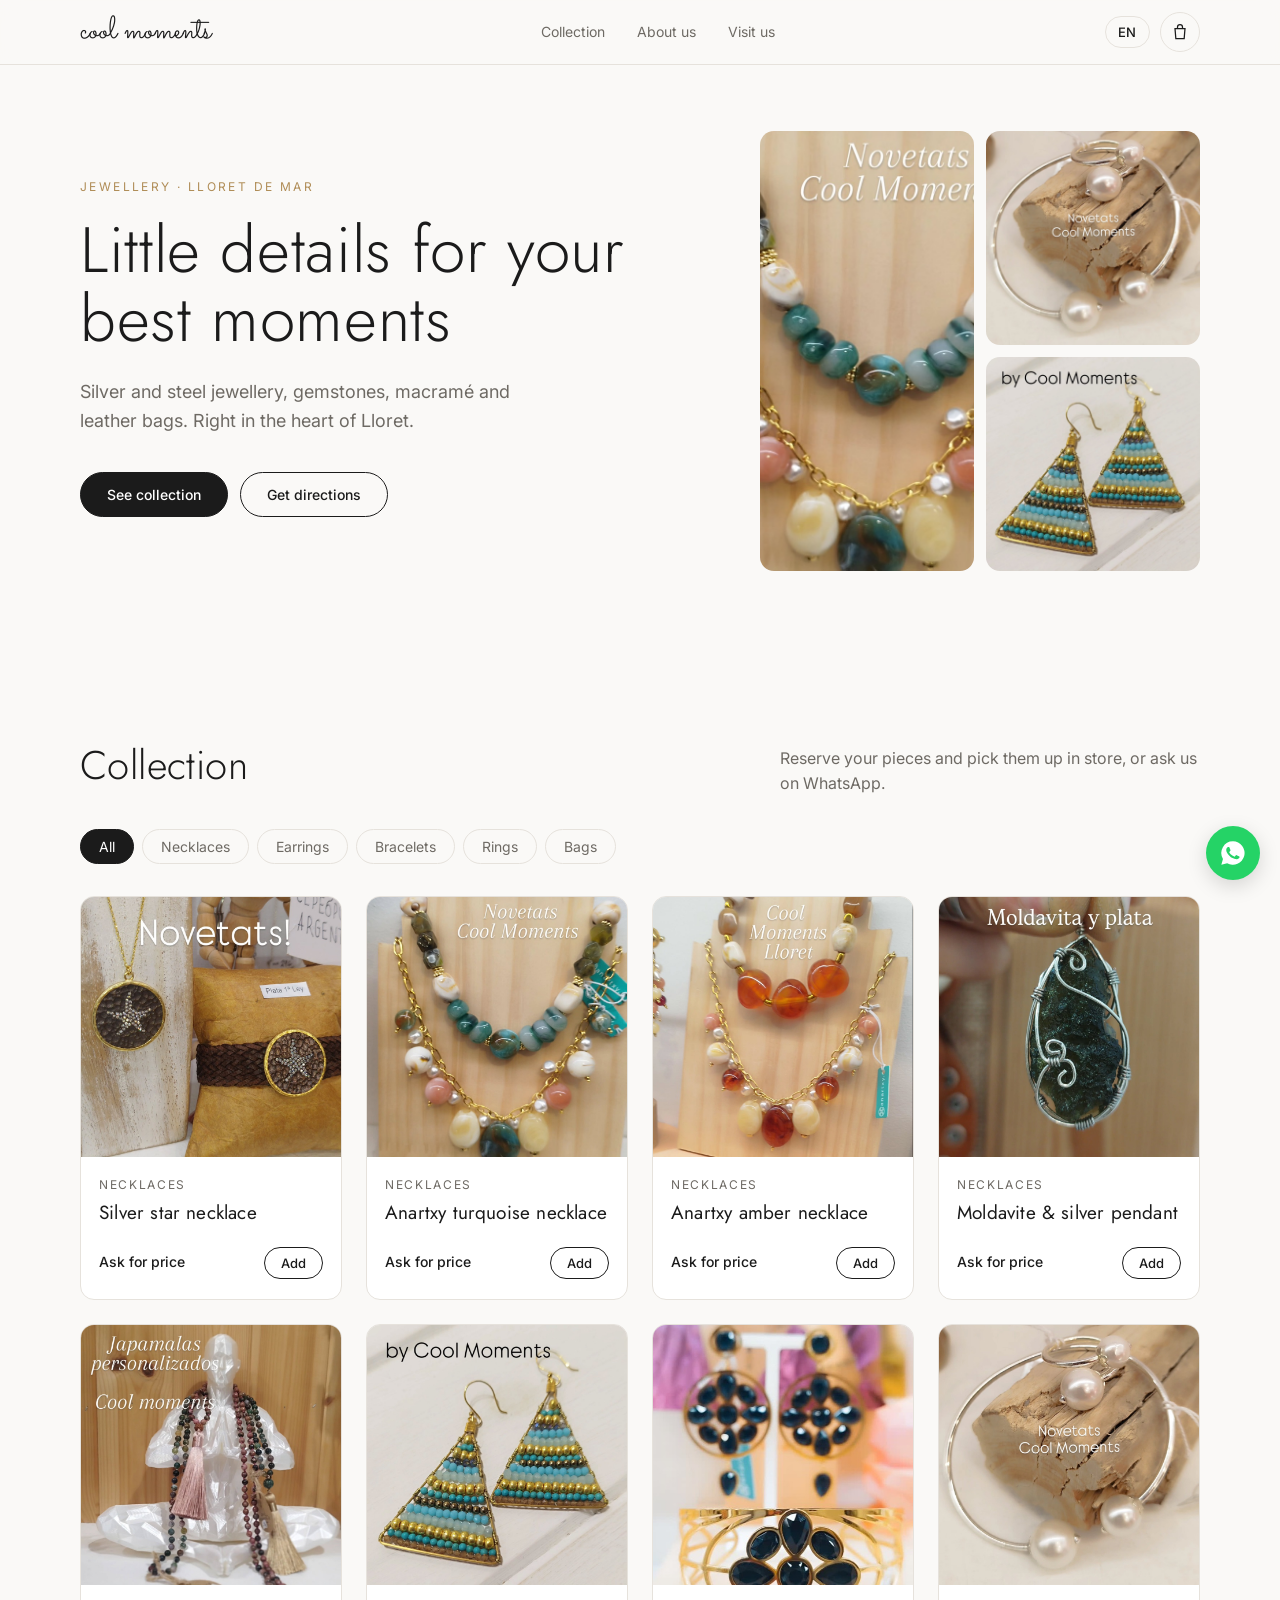
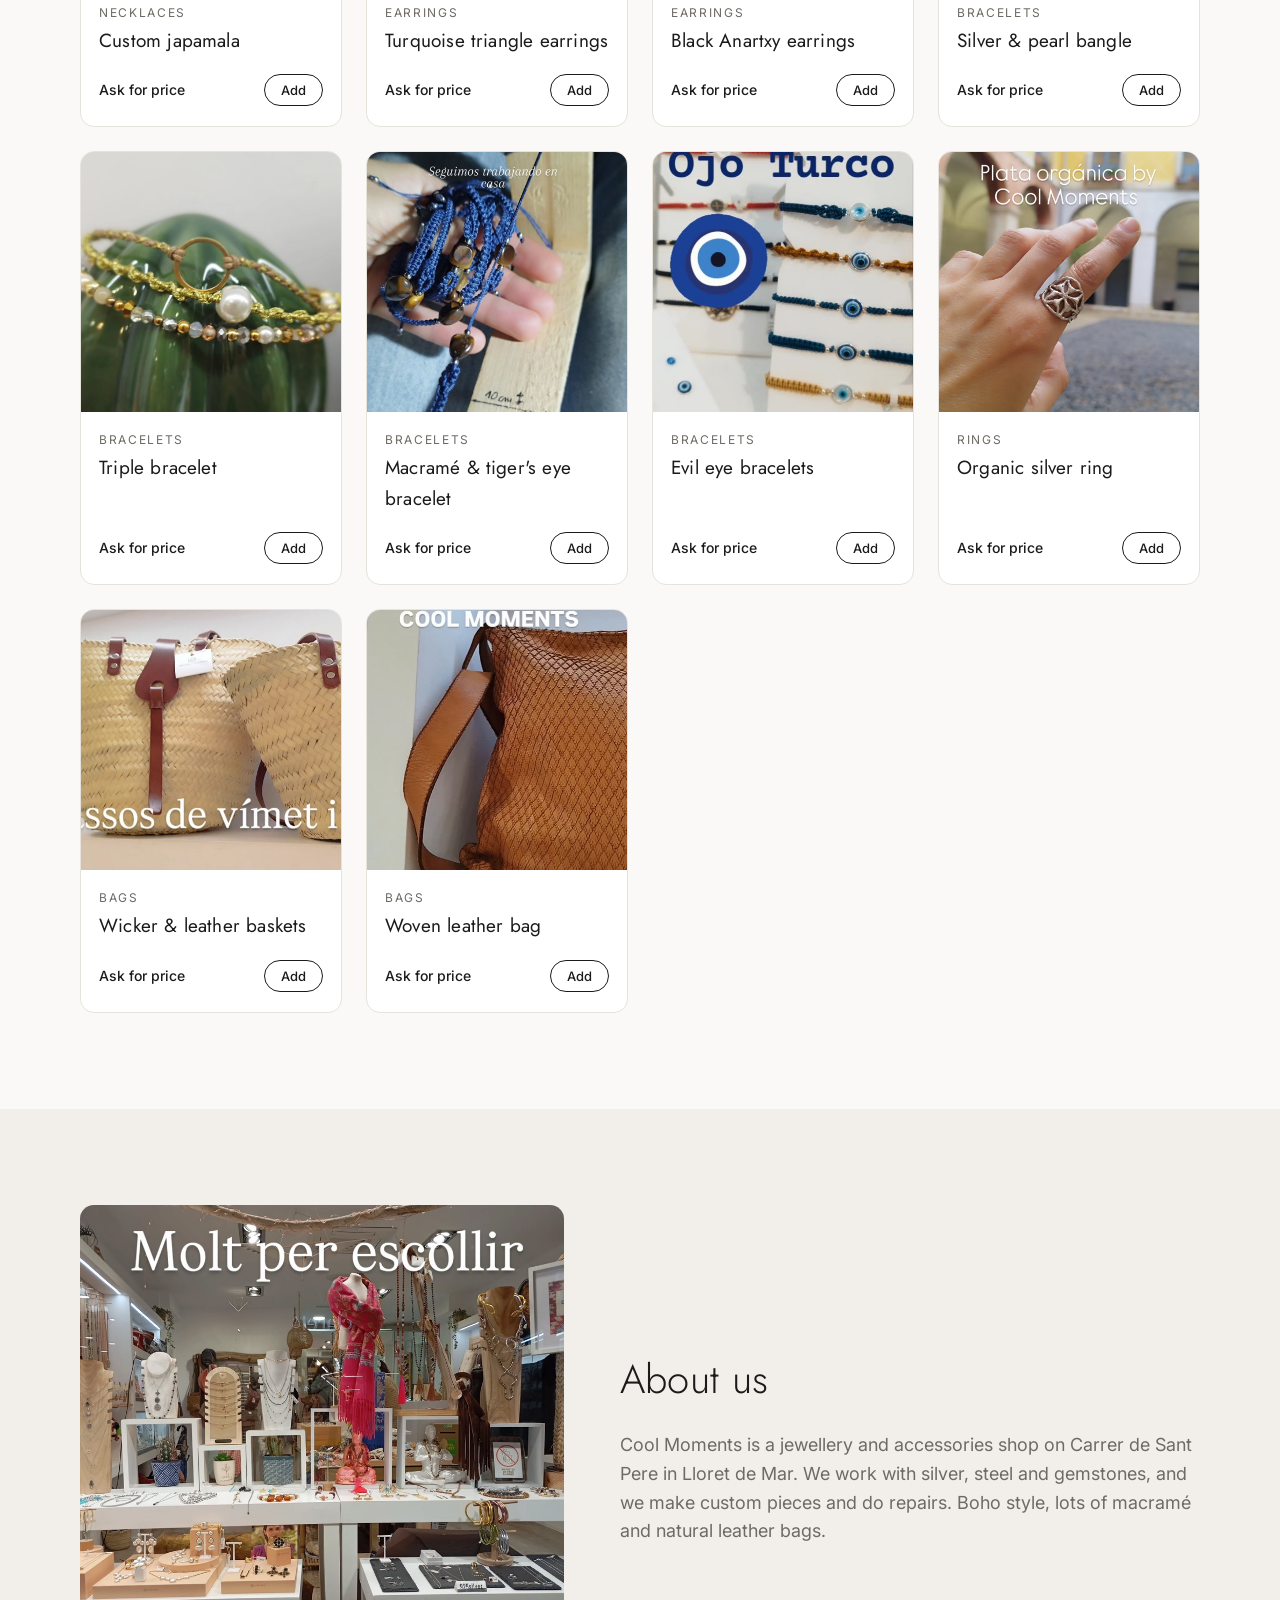
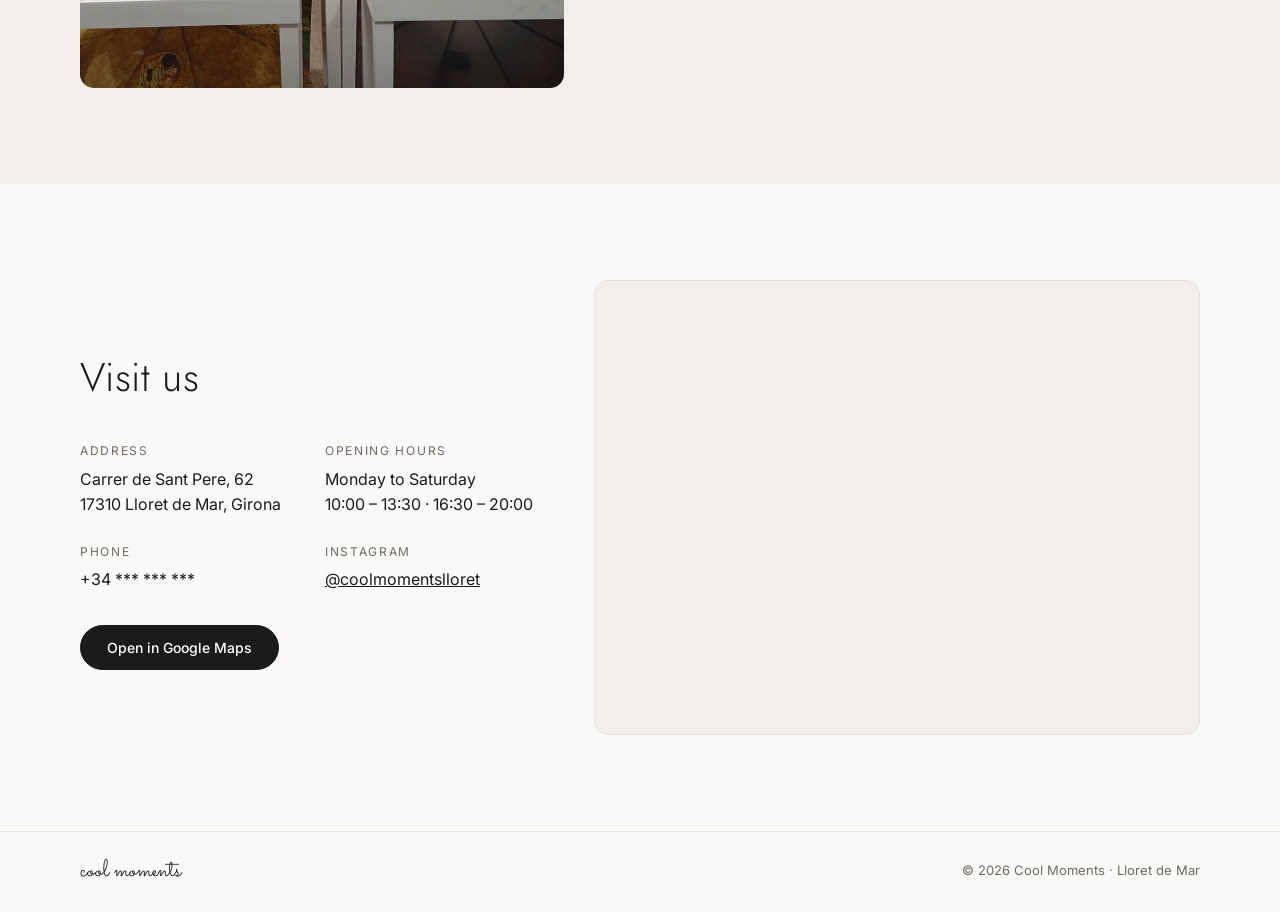
==== index.html @ 5887b63a "Primera versión de la web de Cool Moments Web en 4 idiomas (es, ca, en, fr) con catálogo de fotos de" ====
<!doctype html>
<html lang="es">
<head>
  <meta charset="utf-8">
  <meta name="viewport" content="width=device-width, initial-scale=1">
  <title>Cool Moments · Bisutería en Lloret de Mar</title>
  <meta name="description" content="Cool Moments, tienda de bisutería en Carrer de Sant Pere 62, Lloret de Mar. Bisutería y accesorios en plata y acero, minerales, macramé y bolsos de piel.">
  <link rel="preconnect" href="https://fonts.googleapis.com">
  <link rel="preconnect" href="https://fonts.gstatic.com" crossorigin>
  <link href="https://fonts.googleapis.com/css2?family=Jost:wght@300;400;500&family=Sacramento&family=Inter:wght@400;500&display=swap" rel="stylesheet">
  <link rel="stylesheet" href="styles.css">
</head>
<body>

  <header class="header">
    <div class="wrap header__inner">
      <a href="#inicio" class="logo">cool moments</a>
      <nav class="nav" id="nav">
        <a href="#coleccion" data-i18n="nav.collection">Colección</a>
        <a href="#nosotros" data-i18n="nav.about">Nosotros</a>
        <a href="#visitanos" data-i18n="nav.visit">Visítanos</a>
      </nav>
      <div class="header__tools">
        <label class="sr-only" for="lang">Idioma</label>
        <select id="lang" class="lang">
          <option value="es">ES</option>
          <option value="ca">CA</option>
          <option value="en">EN</option>
          <option value="fr">FR</option>
        </select>
        <button class="cart-btn" id="cartOpen" aria-label="Cesta">
          <svg viewBox="0 0 24 24" aria-hidden="true"><path d="M6 8h12l-1 12H7L6 8Z"/><path d="M9 8V6a3 3 0 0 1 6 0v2"/></svg>
          <span class="cart-btn__count" id="cartCount">0</span>
        </button>
      </div>
    </div>
  </header>

  <main>
    <section class="hero" id="inicio">
      <div class="wrap hero__inner">
        <p class="eyebrow" data-i18n="hero.eyebrow">Bisutería · Lloret de Mar</p>
        <h1 class="hero__title" data-i18n="hero.title">Pequeños detalles para tus mejores momentos</h1>
        <p class="hero__text" data-i18n="hero.text">Bisutería y accesorios en plata y acero, minerales, macramé y bolsos de piel. En pleno centro de Lloret.</p>
        <div class="hero__actions">
          <a href="#coleccion" class="btn btn--dark" data-i18n="hero.cta">Ver colección</a>
          <a href="#visitanos" class="btn btn--ghost" data-i18n="hero.cta2">Cómo llegar</a>
        </div>
      </div>
      <div class="hero__photos" aria-hidden="true">
        <img src="img/collar-mineral-turquesa.jpg" alt="">
        <img src="img/pulsera-perlas-plata.jpg" alt="">
        <img src="img/pendientes-triangulo.jpg" alt="">
      </div>
    </section>

    <section class="section" id="coleccion">
      <div class="wrap">
        <div class="section__head">
          <h2 data-i18n="collection.title">Colección</h2>
          <p data-i18n="collection.text">Reserva tus piezas y recógelas en tienda, o pregúntanos por WhatsApp.</p>
        </div>
        <div class="filters" id="filters" role="tablist"></div>
        <div class="grid" id="grid"></div>
      </div>
    </section>

    <section class="section section--alt" id="nosotros">
      <div class="wrap about">
        <img class="about__img" src="img/tienda.jpg" alt="Interior de la tienda Cool Moments" loading="lazy">
        <div>
        <h2 data-i18n="about.title">Nosotros</h2>
        <p data-i18n="about.text">Cool Moments es una tienda de bisutería y accesorios en la Carrer de Sant Pere de Lloret de Mar. Trabajamos con plata, acero y minerales, y hacemos piezas personalizadas y reparaciones. Estilo boho, mucho macramé y bolsos de piel natural.</p>
        </div>
      </div>
    </section>

    <section class="section" id="visitanos">
      <div class="wrap visit">
        <div class="visit__info">
          <h2 data-i18n="visit.title">Visítanos</h2>
          <dl class="facts">
            <div>
              <dt data-i18n="visit.address">Dirección</dt>
              <dd>Carrer de Sant Pere, 62<br>17310 Lloret de Mar, Girona</dd>
            </div>
            <div>
              <dt data-i18n="visit.hours">Horario</dt>
              <dd><span data-i18n="visit.days">Lunes a sábado</span><br>10:00 – 13:30 · 16:30 – 20:00</dd>
            </div>
            <div>
              <dt data-i18n="visit.phone">Teléfono</dt>
              <dd>+34 *** *** ***</dd>
            </div>
            <div>
              <dt>Instagram</dt>
              <dd><a href="https://www.instagram.com/coolmomentslloret/" target="_blank" rel="noopener">@coolmomentslloret</a></dd>
            </div>
          </dl>
          <a class="btn btn--dark" href="https://www.google.com/maps/dir/?api=1&destination=Carrer+de+Sant+Pere+62+Lloret+de+Mar" target="_blank" rel="noopener" data-i18n="visit.directions">Abrir en Google Maps</a>
        </div>
        <div class="visit__map">
          <iframe title="Mapa Cool Moments" loading="lazy" referrerpolicy="no-referrer-when-downgrade"
            src="https://www.google.com/maps?q=Carrer+de+Sant+Pere+62,+17310+Lloret+de+Mar&z=17&output=embed"></iframe>
        </div>
      </div>
    </section>
  </main>

  <footer class="footer">
    <div class="wrap footer__inner">
      <span class="logo logo--small">cool moments</span>
      <span>© <span id="year"></span> Cool Moments · Lloret de Mar</span>
    </div>
  </footer>

  <!-- Cesta -->
  <div class="overlay" id="overlay" hidden></div>
  <aside class="cart" id="cart" aria-hidden="true">
    <div class="cart__head">
      <h3 data-i18n="cart.title">Tu cesta</h3>
      <button class="icon-btn" id="cartClose" aria-label="Cerrar">✕</button>
    </div>
    <ul class="cart__list" id="cartList"></ul>
    <p class="cart__empty" id="cartEmpty" data-i18n="cart.empty">Tu cesta está vacía.</p>
    <div class="cart__foot">
      <div class="cart__total" id="cartTotalRow"><span data-i18n="cart.total">Total</span><strong id="cartTotal">0 €</strong></div>
      <button class="btn btn--dark btn--full" id="cartSend" data-i18n="cart.send">Enviar pedido por WhatsApp</button>
      <p class="cart__note" data-i18n="cart.note">Te confirmamos disponibilidad y lo recoges en tienda.</p>
    </div>
  </aside>

  <a class="wa-float" id="waFloat" href="#" target="_blank" rel="noopener" aria-label="WhatsApp">
    <svg viewBox="0 0 24 24" aria-hidden="true"><path d="M12 2a10 10 0 0 0-8.6 15.1L2 22l5-1.3A10 10 0 1 0 12 2Zm5.3 14.1c-.2.6-1.3 1.2-1.8 1.2-.5.1-1 .2-3.4-.7-2.8-1.1-4.6-4-4.8-4.2-.1-.2-1.1-1.5-1.1-2.9s.7-2 1-2.3c.2-.3.5-.3.7-.3h.5c.2 0 .4 0 .6.5l.8 2c.1.2.1.4 0 .5l-.4.6-.4.4c-.1.1-.3.3-.1.6.2.3.8 1.3 1.7 2.1 1.2 1 2.1 1.3 2.4 1.5.3.1.5.1.6-.1l.9-1c.2-.3.4-.2.6-.1l1.9.9c.3.1.5.2.5.3.1.2.1.7-.1 1.4Z"/></svg>
  </a>

  <script src="script.js"></script>
</body>
</html>
---- styles.css ----
:root {
  --bg: #faf9f7;
  --bg-alt: #f2efea;
  --card: #ffffff;
  --ink: #1b1b1b;
  --muted: #6e6a64;
  --line: #e6e2dc;
  --accent: #b08d57;
  --wa: #25d366;
  --radius: 14px;
  --head-font: "Jost", system-ui, sans-serif;
  --body-font: "Inter", system-ui, sans-serif;
}

* { box-sizing: border-box; }
html { scroll-behavior: smooth; scroll-padding-top: 72px; }
body {
  margin: 0;
  background: var(--bg);
  color: var(--ink);
  font: 16px/1.6 var(--body-font);
  -webkit-font-smoothing: antialiased;
}
img, svg, iframe { display: block; max-width: 100%; }
a { color: inherit; }
h1, h2, h3 { font-family: var(--head-font); font-weight: 400; margin: 0; letter-spacing: .01em; }
.sr-only { position: absolute; width: 1px; height: 1px; overflow: hidden; clip: rect(0 0 0 0); }
.wrap { width: min(1120px, 100% - 32px); margin-inline: auto; }

/* Header */
.header {
  position: sticky; top: 0; z-index: 20;
  background: rgba(250, 249, 247, .9);
  backdrop-filter: blur(10px);
  border-bottom: 1px solid var(--line);
}
.header__inner { display: flex; align-items: center; justify-content: space-between; height: 64px; gap: 16px; }
.logo { font-family: "Sacramento", cursive; text-decoration: none; font-size: 32px; line-height: 1; white-space: nowrap; }
.logo--small { font-size: 24px; color: var(--ink); }
.nav { display: flex; gap: 32px; }
.nav a { text-decoration: none; font-size: 14px; color: var(--muted); transition: color .2s; }
.nav a:hover { color: var(--ink); }
.header__tools { display: flex; align-items: center; gap: 10px; }
.lang {
  appearance: none; border: 1px solid var(--line); background: transparent;
  font: 500 13px var(--body-font); padding: 7px 12px; border-radius: 999px; cursor: pointer; color: var(--ink);
}
.cart-btn, .icon-btn {
  position: relative; display: grid; place-items: center;
  width: 40px; height: 40px; border-radius: 50%;
  border: 1px solid var(--line); background: transparent; cursor: pointer; color: var(--ink);
}
.cart-btn svg { width: 20px; height: 20px; fill: none; stroke: currentColor; stroke-width: 1.5; }
.cart-btn__count {
  position: absolute; top: -4px; right: -4px; min-width: 18px; height: 18px; padding: 0 5px;
  border-radius: 999px; background: var(--ink); color: #fff; font-size: 11px; line-height: 18px; text-align: center;
}
.cart-btn__count[data-empty="true"] { display: none; }

/* Hero */
.hero { position: relative; overflow: hidden; padding: 112px 0 120px; }
.hero__inner { position: relative; z-index: 1; max-width: min(560px, 52vw); margin-left: max(16px, (100% - 1120px) / 2); }
.eyebrow { text-transform: uppercase; letter-spacing: .2em; font-size: 12px; color: var(--accent); margin: 0 0 20px; }
.hero__title { font-size: clamp(36px, 6vw, 64px); line-height: 1.08; font-weight: 300; }
.hero__text { color: var(--muted); font-size: 18px; max-width: 480px; margin: 24px 0 36px; }
.hero__actions { display: flex; flex-wrap: wrap; gap: 12px; }
.hero__photos {
  position: absolute; right: max(16px, (100% - 1120px) / 2); top: 50%; transform: translateY(-50%);
  width: min(440px, 40vw); display: grid; grid-template-columns: 1fr 1fr; gap: 12px;
}
.hero__photos img { width: 100%; aspect-ratio: 1; object-fit: cover; border-radius: var(--radius); }
.hero__photos img:first-child { grid-row: span 2; aspect-ratio: auto; height: 100%; }

/* Buttons */
.btn {
  display: inline-flex; align-items: center; justify-content: center;
  padding: 13px 26px; border-radius: 999px; font: 500 14px var(--body-font);
  text-decoration: none; cursor: pointer; border: 1px solid var(--ink); transition: background .2s, color .2s;
}
.btn--dark { background: var(--ink); color: #fff; }
.btn--dark:hover { background: #000; }
.btn--ghost { background: transparent; color: var(--ink); }
.btn--ghost:hover { background: var(--ink); color: #fff; }
.btn--full { width: 100%; }
.btn:disabled { opacity: .35; cursor: not-allowed; }

/* Sections */
.section { padding: 96px 0; }
.section--alt { background: var(--bg-alt); }
.section__head { display: flex; justify-content: space-between; align-items: end; gap: 24px; flex-wrap: wrap; margin-bottom: 32px; }
.section h2 { font-size: clamp(28px, 4vw, 40px); font-weight: 300; }
.section__head p { color: var(--muted); margin: 0; max-width: 420px; }

/* Filters */
.filters { display: flex; gap: 8px; flex-wrap: wrap; margin-bottom: 32px; }
.filter {
  border: 1px solid var(--line); background: transparent; border-radius: 999px;
  padding: 8px 18px; font: 14px var(--body-font); color: var(--muted); cursor: pointer;
}
.filter[aria-selected="true"] { background: var(--ink); color: #fff; border-color: var(--ink); }

/* Products */
.grid { display: grid; grid-template-columns: repeat(auto-fill, minmax(240px, 1fr)); gap: 24px; }
.product { background: var(--card); border-radius: var(--radius); overflow: hidden; border: 1px solid var(--line); display: flex; flex-direction: column; }
.product__img { aspect-ratio: 1; background: var(--bg-alt); overflow: hidden; }
.product__img img { width: 100%; height: 100%; object-fit: cover; transition: transform .4s ease; }
.product:hover .product__img img { transform: scale(1.04); }
.product__body { padding: 18px 18px 20px; display: flex; flex-direction: column; gap: 4px; flex: 1; }
.product__cat { font-size: 12px; text-transform: uppercase; letter-spacing: .14em; color: var(--muted); }
.product__name { font-family: var(--head-font); font-size: 19px; }
.product__row { display: flex; justify-content: space-between; align-items: center; margin-top: auto; padding-top: 14px; }
.product__price { font-weight: 500; font-size: 14px; }
.add {
  border: 1px solid var(--ink); background: transparent; border-radius: 999px;
  padding: 7px 16px; font: 500 13px var(--body-font); cursor: pointer; color: var(--ink);
}
.add:hover { background: var(--ink); color: #fff; }

/* About */
.about { display: grid; grid-template-columns: 1fr 1.2fr; gap: 56px; align-items: center; }
.about__img { width: 100%; aspect-ratio: 1; object-fit: cover; border-radius: var(--radius); }
.about p { color: var(--muted); font-size: 18px; margin: 20px 0 0; }

/* Visit */
.visit { display: grid; grid-template-columns: 1fr 1.3fr; gap: 48px; align-items: center; }
.facts { display: grid; grid-template-columns: 1fr 1fr; gap: 24px; margin: 32px 0; }
.facts dt { font-size: 12px; text-transform: uppercase; letter-spacing: .14em; color: var(--muted); margin-bottom: 6px; }
.facts dd { margin: 0; }
.visit__map { border-radius: var(--radius); overflow: hidden; border: 1px solid var(--line); aspect-ratio: 4 / 3; background: var(--bg-alt); }
.visit__map iframe { width: 100%; height: 100%; border: 0; filter: grayscale(.6); }

/* Footer */
.footer { border-top: 1px solid var(--line); padding: 28px 0; font-size: 13px; color: var(--muted); }
.footer__inner { display: flex; justify-content: space-between; gap: 16px; flex-wrap: wrap; }

/* Cart drawer */
.overlay { position: fixed; inset: 0; background: rgba(0, 0, 0, .3); z-index: 40; }
.cart {
  position: fixed; top: 0; right: 0; bottom: 0; z-index: 50;
  width: min(400px, 100%); background: var(--bg); display: flex; flex-direction: column;
  transform: translateX(100%); transition: transform .3s ease, visibility .3s; visibility: hidden;
}
.cart.is-open { transform: none; visibility: visible; box-shadow: -8px 0 30px rgba(0, 0, 0, .08); }
.cart__head { display: flex; justify-content: space-between; align-items: center; padding: 20px 24px; border-bottom: 1px solid var(--line); }
.cart__head h3 { font-size: 22px; }
.cart__list { list-style: none; margin: 0; padding: 8px 24px; overflow-y: auto; flex: 1; }
.cart__item { display: flex; justify-content: space-between; align-items: center; gap: 12px; padding: 14px 0; border-bottom: 1px solid var(--line); }
.cart__item-name { font-family: var(--head-font); font-size: 16px; }
.cart__item-price { color: var(--muted); font-size: 14px; }
.qty { display: flex; align-items: center; gap: 10px; }
.qty button { width: 28px; height: 28px; border-radius: 50%; border: 1px solid var(--line); background: transparent; cursor: pointer; color: var(--ink); }
.cart__empty { padding: 0 24px; color: var(--muted); flex: 1; }
.cart__foot { padding: 20px 24px 28px; border-top: 1px solid var(--line); display: grid; gap: 14px; }
.cart__total { display: flex; justify-content: space-between; font-size: 18px; }
.cart__note { margin: 0; font-size: 13px; color: var(--muted); text-align: center; }

/* WhatsApp floating */
.wa-float {
  position: fixed; right: 20px; bottom: 20px; z-index: 30;
  width: 54px; height: 54px; border-radius: 50%; background: var(--wa);
  display: grid; place-items: center; box-shadow: 0 6px 20px rgba(0, 0, 0, .15);
}
.wa-float svg { width: 28px; height: 28px; fill: #fff; }

/* Responsive */
@media (max-width: 820px) {
  .nav { display: none; }
  .hero { padding: 72px 0 80px; }
  .hero__inner { max-width: none; }
  .hero__photos { display: none; }
  .about { grid-template-columns: 1fr; gap: 28px; }
  .section { padding: 72px 0; }
  .visit { grid-template-columns: 1fr; gap: 32px; }
  .grid { grid-template-columns: repeat(2, 1fr); gap: 14px; }
  .product__body { padding: 14px; }
  .product__row { flex-direction: column; align-items: stretch; gap: 10px; }
}
@media (max-width: 420px) {
  .facts { grid-template-columns: 1fr; }
}
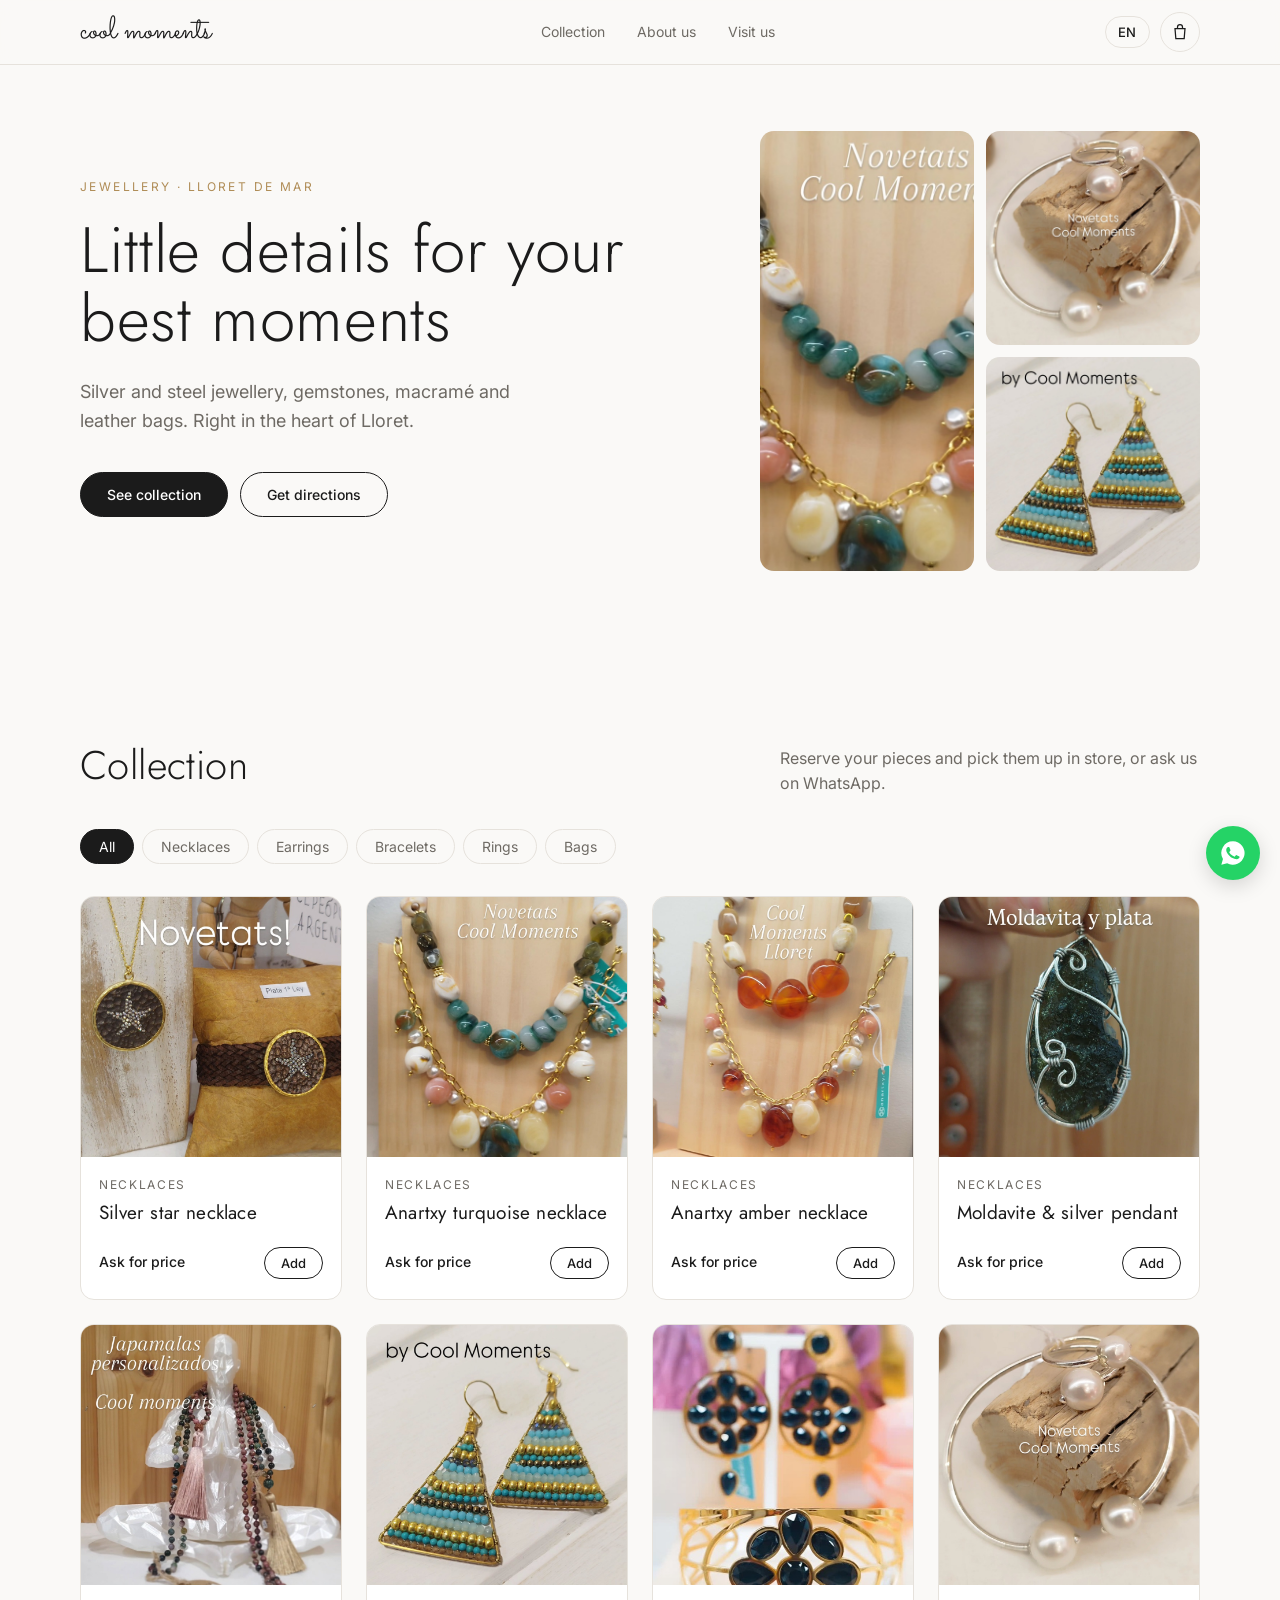
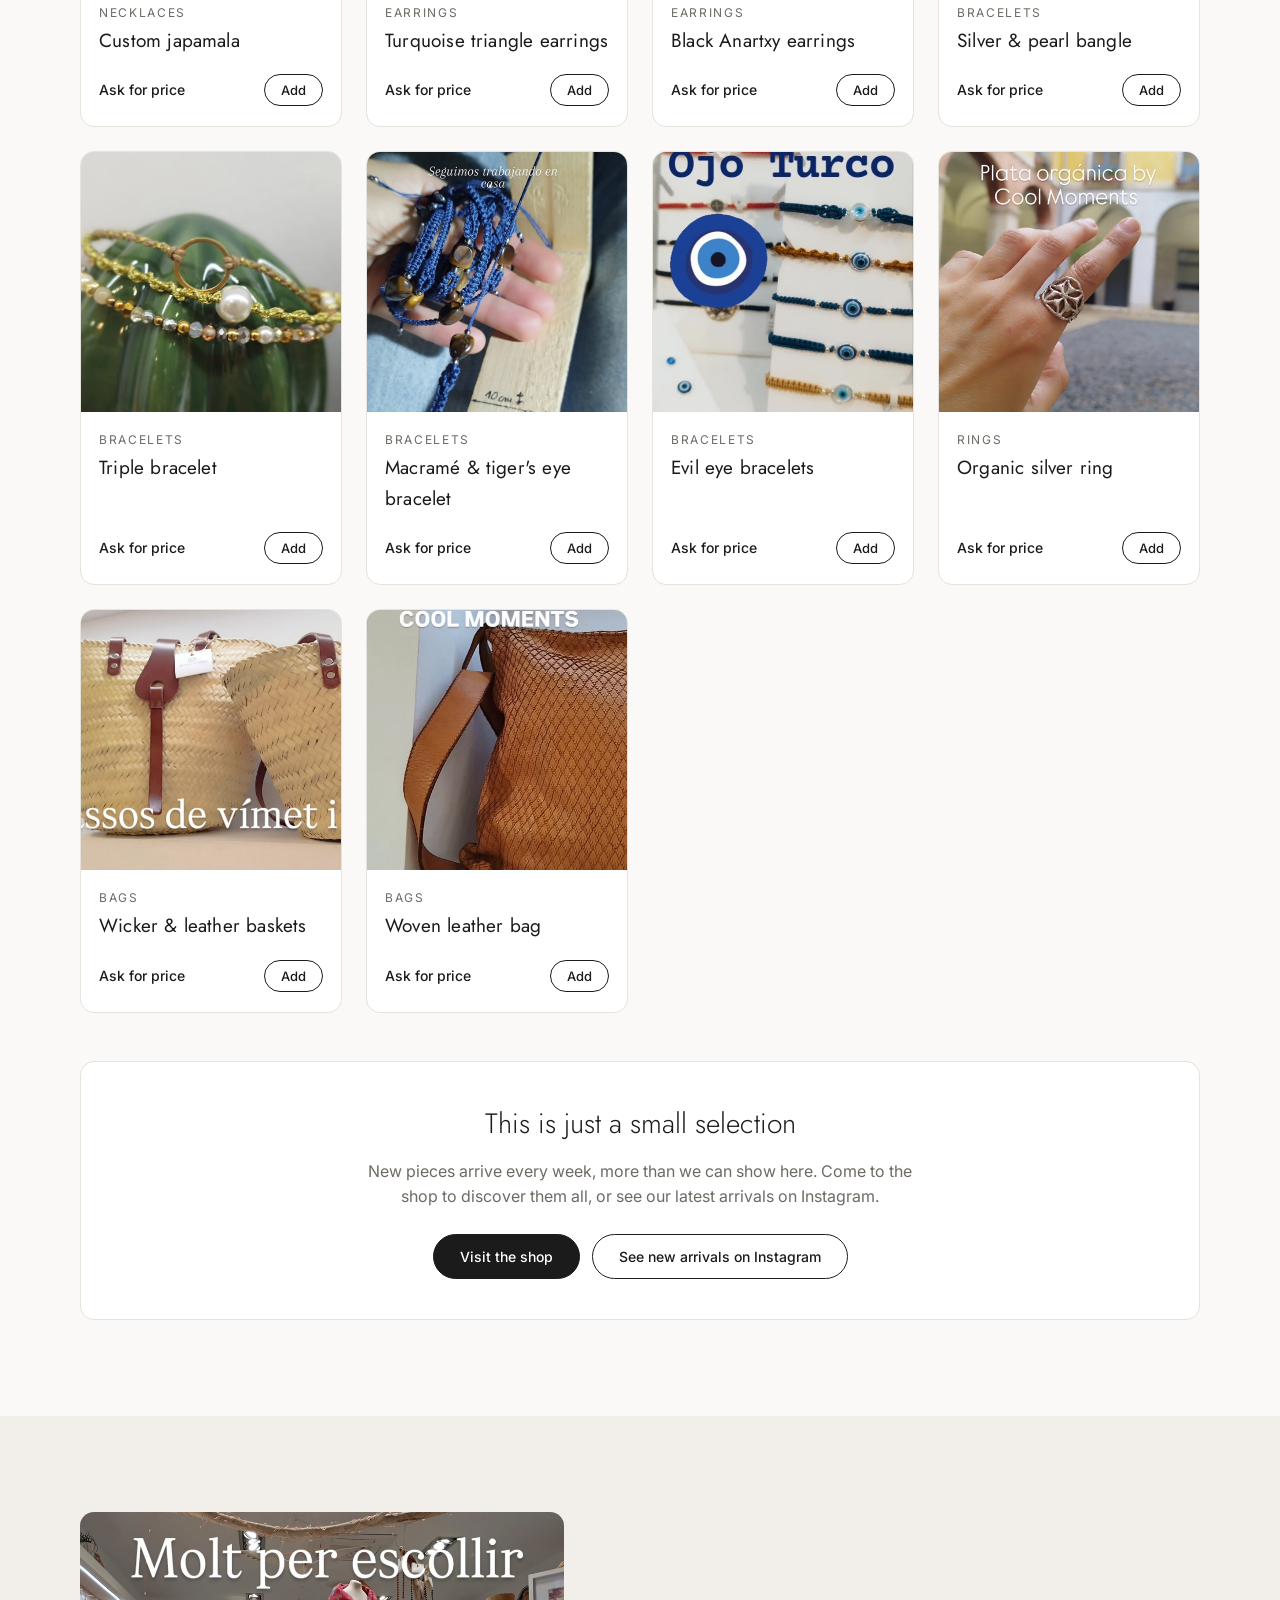
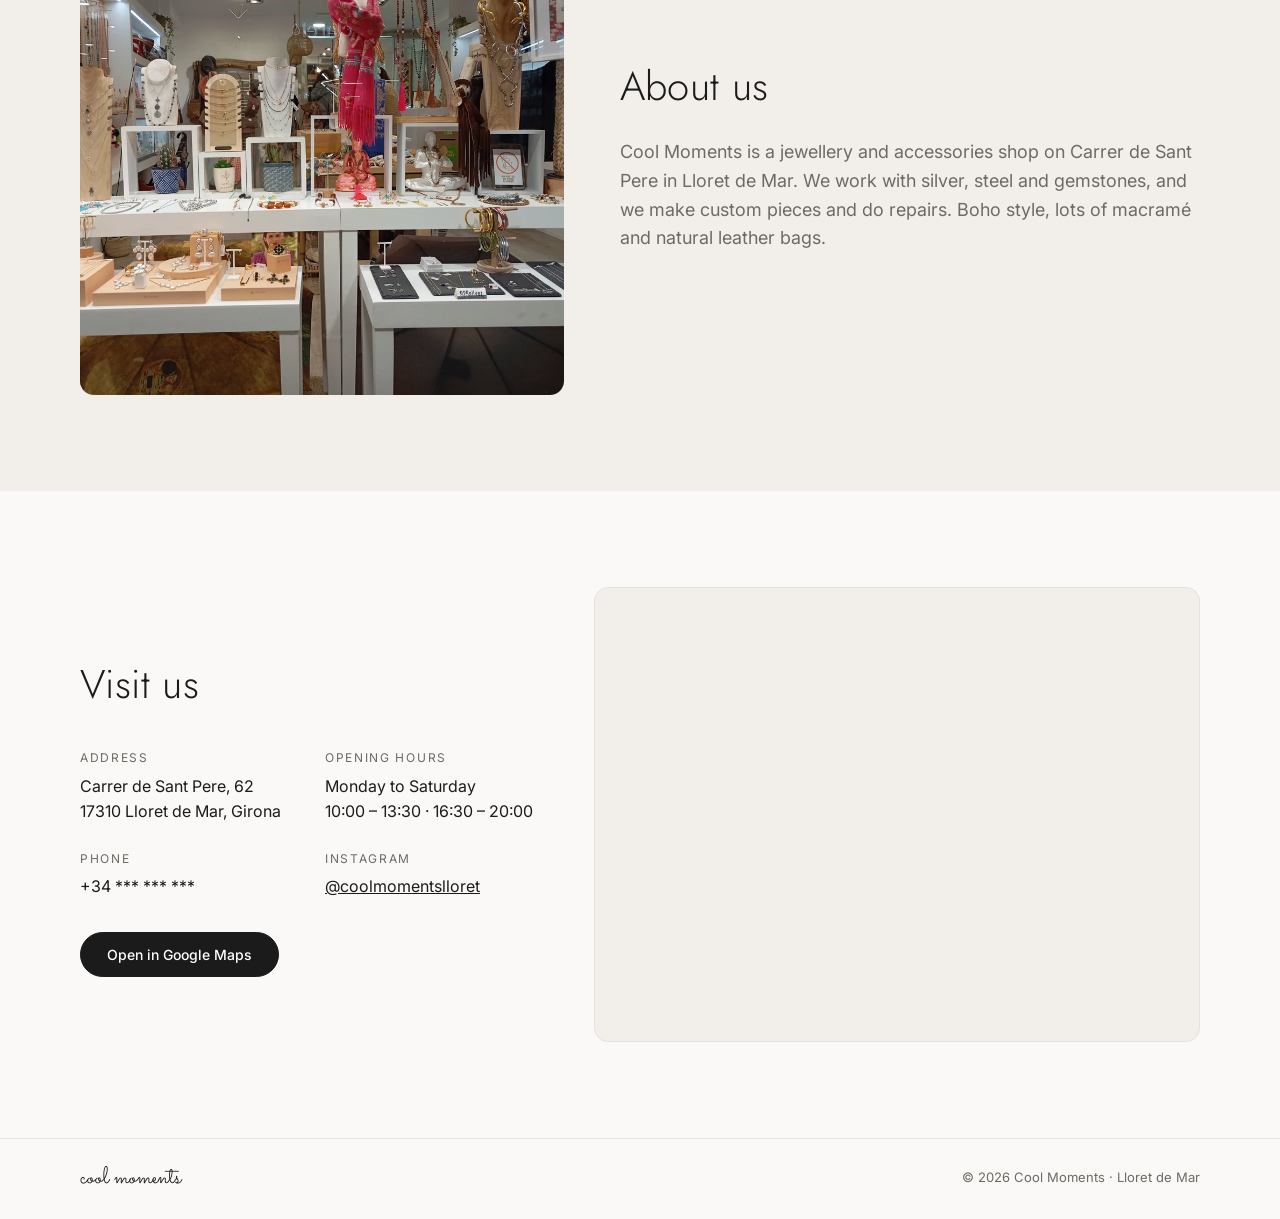
==== commit cdf36ec1: "Añadir aviso de que hay más productos en la tienda Co-Authored-By: Claude Opus 5.5 <noreply@anthropi" ====
--- a/index.html
+++ b/index.html
@@ -62,6 +62,14 @@
         </div>
         <div class="filters" id="filters" role="tablist"></div>
         <div class="grid" id="grid"></div>
+        <div class="more">
+          <p class="more__title" data-i18n="more.title">Esto es solo una pequeña muestra</p>
+          <p class="more__text" data-i18n="more.text">Cada semana llegan piezas nuevas que no da tiempo a subir aquí. Ven a la tienda a descubrirlas todas o mira las últimas novedades en nuestro Instagram.</p>
+          <div class="more__actions">
+            <a href="#visitanos" class="btn btn--dark" data-i18n="more.visit">Ven a la tienda</a>
+            <a href="https://www.instagram.com/coolmomentslloret/" target="_blank" rel="noopener" class="btn btn--ghost" data-i18n="more.ig">Ver novedades en Instagram</a>
+          </div>
+        </div>
       </div>
     </section>
 
--- a/styles.css
+++ b/styles.css
@@ -116,6 +116,12 @@
 }
 .add:hover { background: var(--ink); color: #fff; }
 
+/* More in store */
+.more { margin-top: 48px; padding: 40px 24px; border: 1px solid var(--line); border-radius: var(--radius); text-align: center; background: var(--card); }
+.more__title { font-family: var(--head-font); font-size: clamp(22px, 3vw, 28px); font-weight: 300; margin: 0; }
+.more__text { color: var(--muted); max-width: 560px; margin: 12px auto 24px; }
+.more__actions { display: flex; flex-wrap: wrap; gap: 12px; justify-content: center; }
+
 /* About */
 .about { display: grid; grid-template-columns: 1fr 1.2fr; gap: 56px; align-items: center; }
 .about__img { width: 100%; aspect-ratio: 1; object-fit: cover; border-radius: var(--radius); }
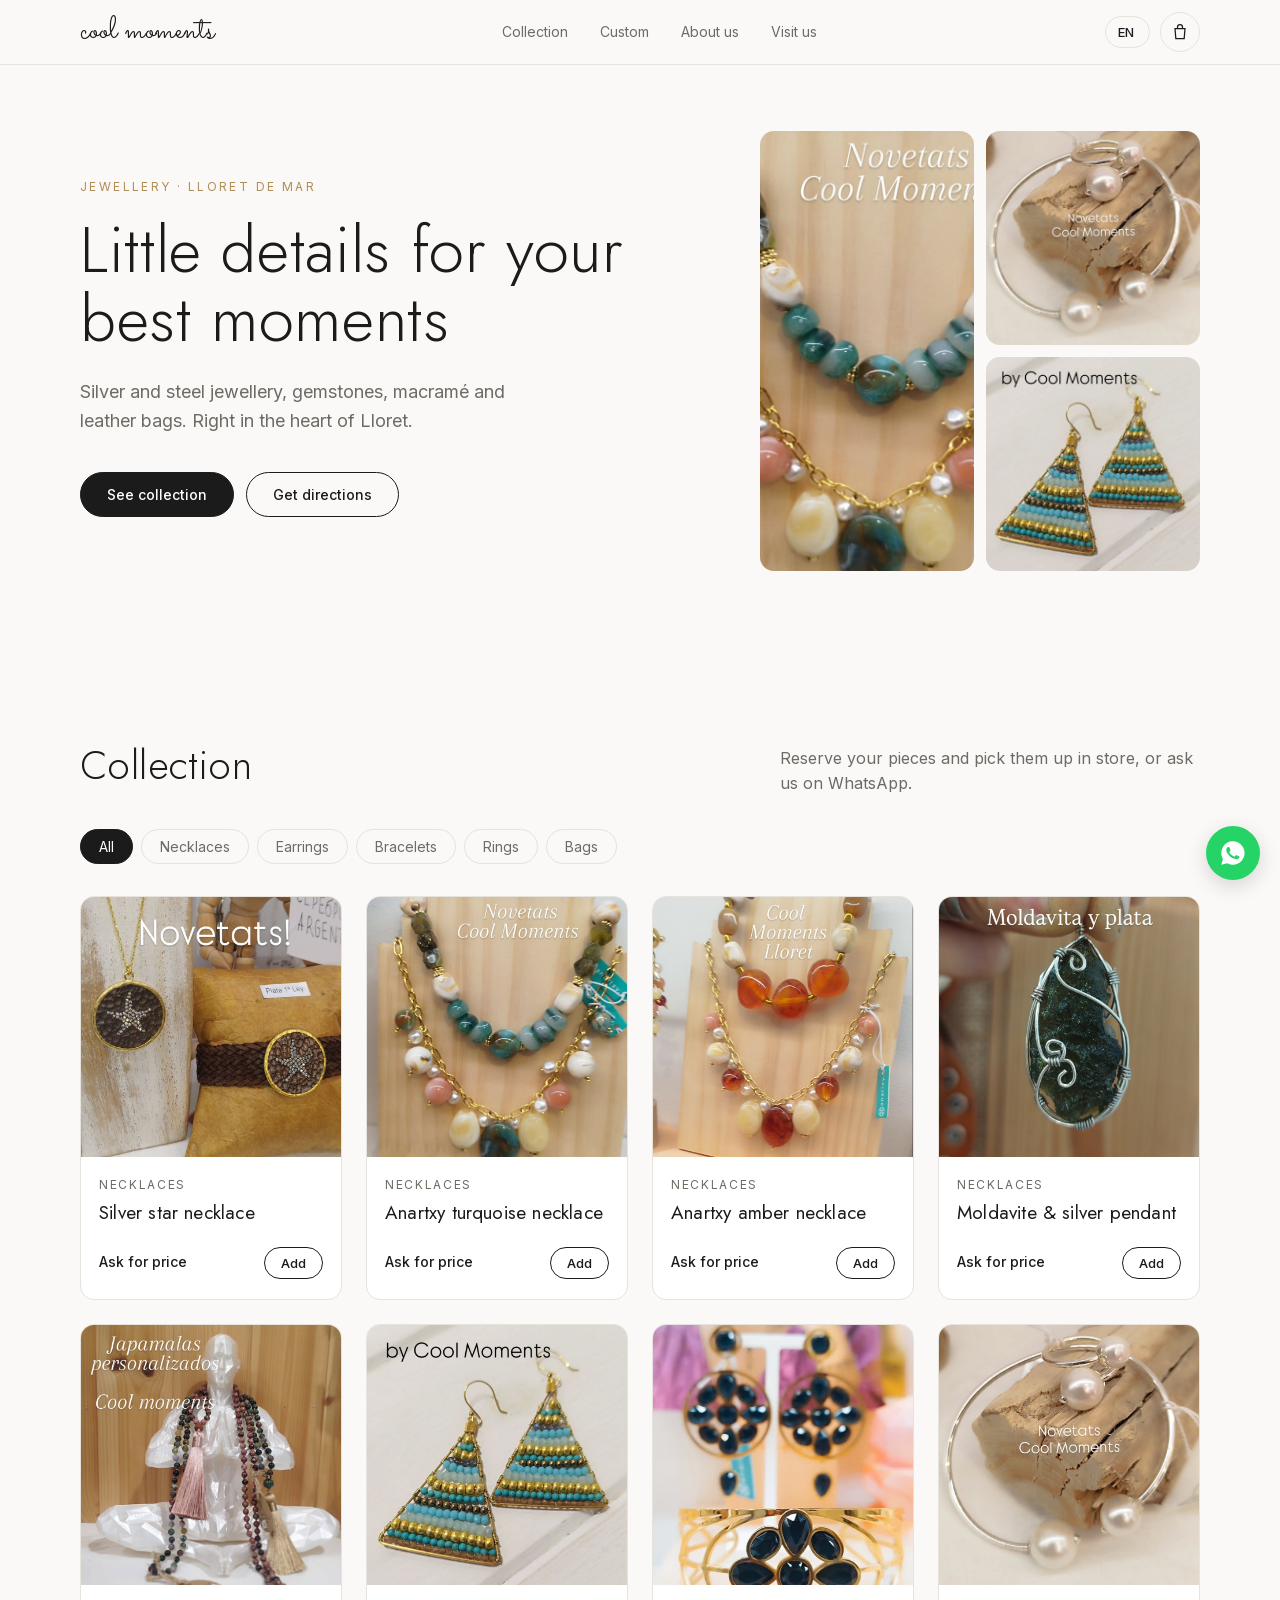
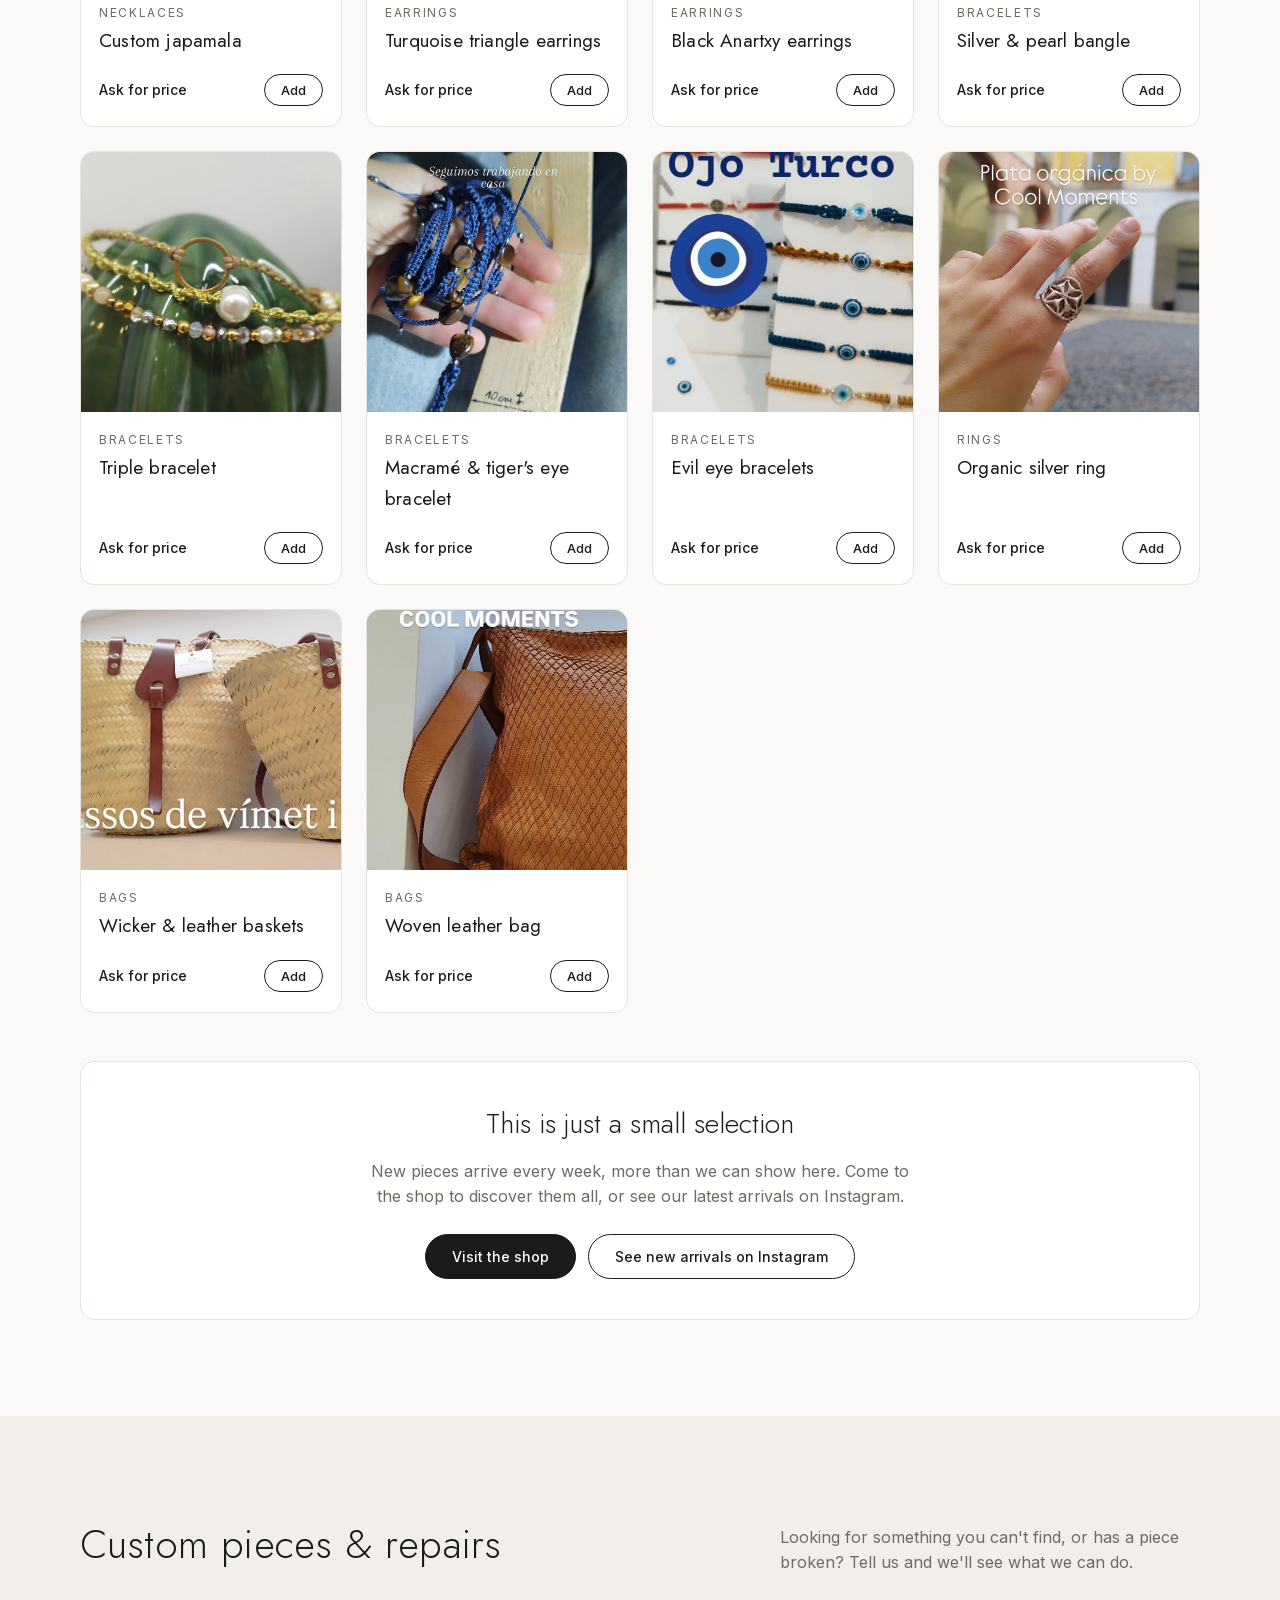
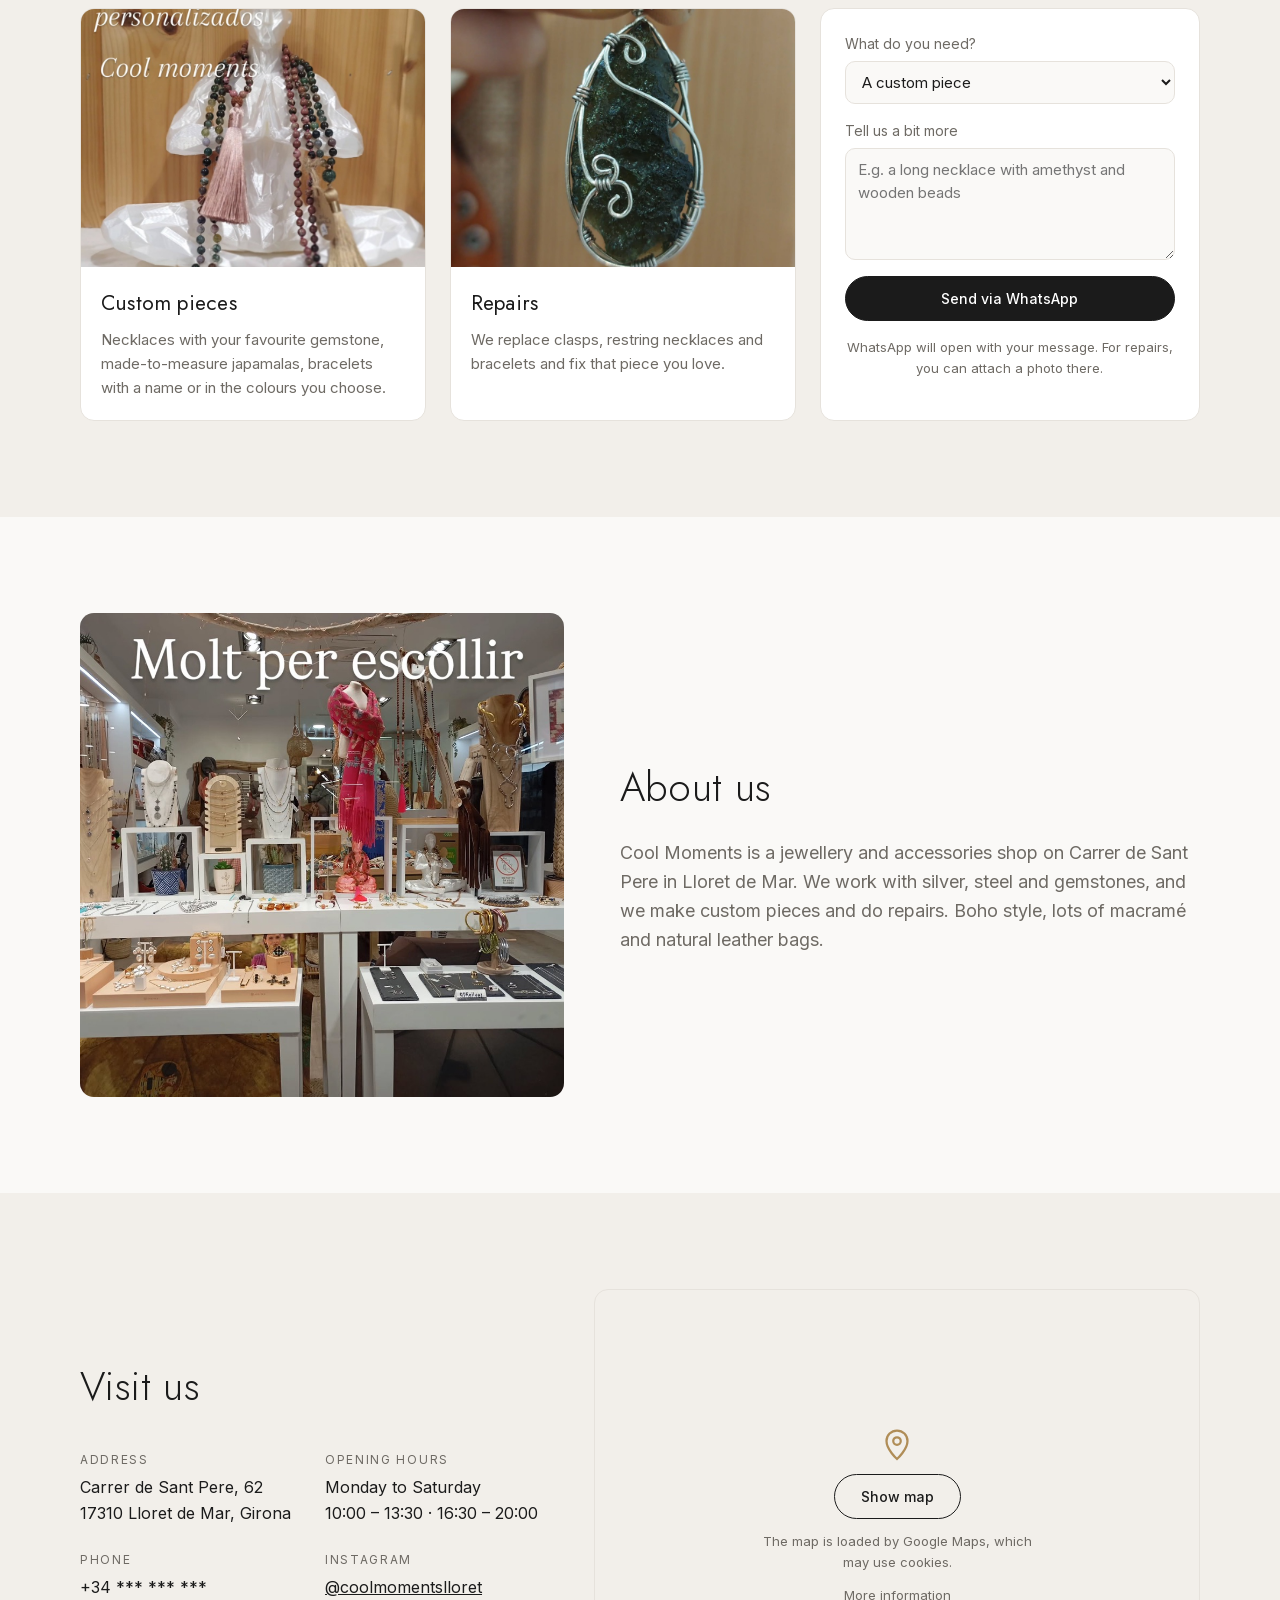
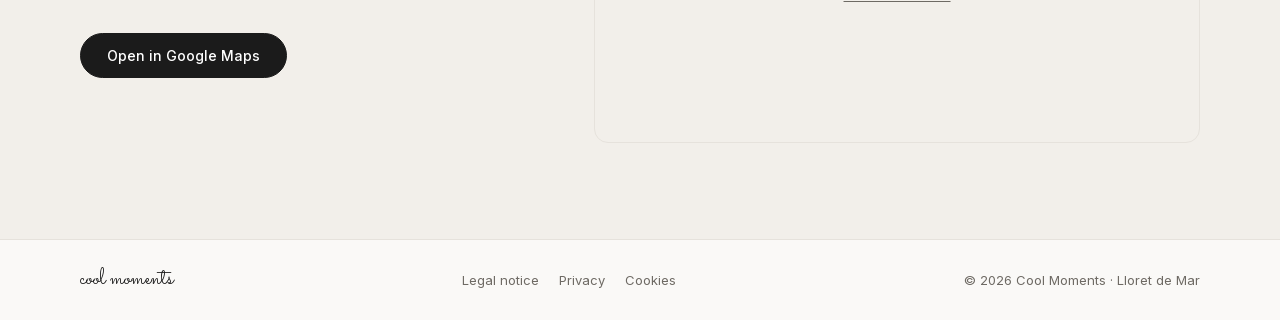
==== commit dc9a3cdf: "Aviso legal, privacidad y cookies; encargos y reparaciones; SEO y vista previa - Páginas de aviso le" ====
--- a/index.html
+++ b/index.html
@@ -4,19 +4,66 @@
   <meta charset="utf-8">
   <meta name="viewport" content="width=device-width, initial-scale=1">
   <title>Cool Moments · Bisutería en Lloret de Mar</title>
-  <meta name="description" content="Cool Moments, tienda de bisutería en Carrer de Sant Pere 62, Lloret de Mar. Bisutería y accesorios en plata y acero, minerales, macramé y bolsos de piel.">
-  <link rel="preconnect" href="https://fonts.googleapis.com">
-  <link rel="preconnect" href="https://fonts.gstatic.com" crossorigin>
-  <link href="https://fonts.googleapis.com/css2?family=Jost:wght@300;400;500&family=Sacramento&family=Inter:wght@400;500&display=swap" rel="stylesheet">
+  <meta name="description" content="Cool Moments, tienda de bisutería y accesorios en Carrer de Sant Pere 62, Lloret de Mar. Plata, acero, minerales, macramé y bolsos de piel. Encargos personalizados y reparaciones.">
+  <link rel="canonical" href="https://guillebrase.github.io/cool-moments-web/">
+  <meta name="theme-color" content="#faf9f7">
+
+  <!-- Vista previa al compartir el enlace (WhatsApp, Instagram, Facebook...) -->
+  <meta property="og:type" content="website">
+  <meta property="og:site_name" content="Cool Moments">
+  <meta property="og:title" content="Cool Moments · Bisutería en Lloret de Mar">
+  <meta property="og:description" content="Plata, acero, minerales, macramé y bolsos de piel en pleno centro de Lloret de Mar.">
+  <meta property="og:url" content="https://guillebrase.github.io/cool-moments-web/">
+  <meta property="og:image" content="https://guillebrase.github.io/cool-moments-web/img/og.jpg">
+  <meta property="og:image:width" content="1200">
+  <meta property="og:image:height" content="630">
+  <meta property="og:locale" content="es_ES">
+  <meta name="twitter:card" content="summary_large_image">
+
+  <link rel="icon" href="favicon.png" type="image/png">
+  <link rel="apple-touch-icon" href="apple-touch-icon.png">
+  <link rel="stylesheet" href="fonts.css">
   <link rel="stylesheet" href="styles.css">
+
+  <!-- Datos de la tienda para Google -->
+  <script type="application/ld+json">
+  {
+    "@context": "https://schema.org",
+    "@type": "JewelryStore",
+    "name": "Cool Moments",
+    "description": "Tienda de bisutería y accesorios en plata y acero, minerales, macramé y bolsos de piel. Encargos personalizados y reparaciones.",
+    "url": "https://guillebrase.github.io/cool-moments-web/",
+    "image": "https://guillebrase.github.io/cool-moments-web/img/tienda.jpg",
+    "address": {
+      "@type": "PostalAddress",
+      "streetAddress": "Carrer de Sant Pere, 62",
+      "addressLocality": "Lloret de Mar",
+      "postalCode": "17310",
+      "addressRegion": "Girona",
+      "addressCountry": "ES"
+    },
+    "geo": { "@type": "GeoCoordinates", "latitude": 41.7016, "longitude": 2.8456 },
+    "openingHoursSpecification": [
+      { "@type": "OpeningHoursSpecification", "dayOfWeek": ["Monday","Tuesday","Wednesday","Thursday","Friday","Saturday"], "opens": "10:00", "closes": "13:30" },
+      { "@type": "OpeningHoursSpecification", "dayOfWeek": ["Monday","Tuesday","Wednesday","Thursday","Friday","Saturday"], "opens": "16:30", "closes": "20:00" }
+    ],
+    "sameAs": ["https://www.instagram.com/coolmomentslloret/"]
+  }
+  </script>
 </head>
 <body>
+
+  <div class="notice" id="notice" hidden>
+    <p class="notice__text" id="noticeText"></p>
+    <button class="notice__close" id="noticeClose" aria-label="Cerrar aviso">✕</button>
+  </div>
 
   <header class="header">
     <div class="wrap header__inner">
       <a href="#inicio" class="logo">cool moments</a>
       <nav class="nav" id="nav">
         <a href="#coleccion" data-i18n="nav.collection">Colección</a>
+        <a href="#encargos" data-i18n="nav.custom">Encargos</a>
         <a href="#nosotros" data-i18n="nav.about">Nosotros</a>
         <a href="#visitanos" data-i18n="nav.visit">Visítanos</a>
       </nav>
@@ -73,17 +120,58 @@
       </div>
     </section>
 
-    <section class="section section--alt" id="nosotros">
+    <section class="section section--alt" id="encargos">
+      <div class="wrap">
+        <div class="section__head">
+          <h2 data-i18n="custom.title">Encargos y reparaciones</h2>
+          <p data-i18n="custom.text">¿Buscas algo que no encuentras o se te ha roto una pieza? Cuéntanoslo y te decimos qué podemos hacer.</p>
+        </div>
+        <div class="custom">
+          <article class="custom__card">
+            <img src="img/japamala.jpg" alt="" loading="lazy">
+            <div>
+              <h3 data-i18n="custom.made.title">Piezas personalizadas</h3>
+              <p data-i18n="custom.made.text">Collares con tu mineral favorito, japamalas a medida, pulseras con nombre o con los colores que elijas.</p>
+            </div>
+          </article>
+          <article class="custom__card">
+            <img src="img/colgante-moldavita.jpg" alt="" loading="lazy">
+            <div>
+              <h3 data-i18n="custom.repair.title">Reparaciones</h3>
+              <p data-i18n="custom.repair.text">Cambiamos cierres, reengarzamos collares y pulseras y arreglamos esa pieza a la que tienes cariño.</p>
+            </div>
+          </article>
+          <form class="custom__form" id="customForm">
+            <label>
+              <span data-i18n="custom.form.type">¿Qué necesitas?</span>
+              <select id="customType">
+                <option value="made" data-i18n="custom.form.made">Una pieza personalizada</option>
+                <option value="repair" data-i18n="custom.form.repair">Una reparación</option>
+                <option value="other" data-i18n="custom.form.other">Otra consulta</option>
+              </select>
+            </label>
+            <label>
+              <span data-i18n="custom.form.msg">Cuéntanos un poco más</span>
+              <textarea id="customMsg" rows="4" maxlength="600" required data-i18n-placeholder="custom.form.ph" placeholder="Ej.: un collar largo con amatista y cuentas de madera"></textarea>
+            </label>
+            <button class="btn btn--dark btn--full" type="submit" data-i18n="custom.form.send">Enviar por WhatsApp</button>
+            <p class="custom__note" data-i18n="custom.form.note">Se abrirá WhatsApp con tu mensaje. Si es una reparación, puedes adjuntar una foto allí.</p>
+          </form>
+        </div>
+      </div>
+    </section>
+
+    <section class="section" id="nosotros">
       <div class="wrap about">
         <img class="about__img" src="img/tienda.jpg" alt="Interior de la tienda Cool Moments" loading="lazy">
         <div>
-        <h2 data-i18n="about.title">Nosotros</h2>
-        <p data-i18n="about.text">Cool Moments es una tienda de bisutería y accesorios en la Carrer de Sant Pere de Lloret de Mar. Trabajamos con plata, acero y minerales, y hacemos piezas personalizadas y reparaciones. Estilo boho, mucho macramé y bolsos de piel natural.</p>
-        </div>
-      </div>
-    </section>
-
-    <section class="section" id="visitanos">
+          <h2 data-i18n="about.title">Nosotros</h2>
+          <p data-i18n="about.text">Cool Moments es una tienda de bisutería y accesorios en la Carrer de Sant Pere de Lloret de Mar. Trabajamos con plata, acero y minerales, y hacemos piezas personalizadas y reparaciones. Estilo boho, mucho macramé y bolsos de piel natural.</p>
+        </div>
+      </div>
+    </section>
+
+    <section class="section section--alt" id="visitanos">
       <div class="wrap visit">
         <div class="visit__info">
           <h2 data-i18n="visit.title">Visítanos</h2>
@@ -107,9 +195,13 @@
           </dl>
           <a class="btn btn--dark" href="https://www.google.com/maps/dir/?api=1&destination=Carrer+de+Sant+Pere+62+Lloret+de+Mar" target="_blank" rel="noopener" data-i18n="visit.directions">Abrir en Google Maps</a>
         </div>
-        <div class="visit__map">
-          <iframe title="Mapa Cool Moments" loading="lazy" referrerpolicy="no-referrer-when-downgrade"
-            src="https://www.google.com/maps?q=Carrer+de+Sant+Pere+62,+17310+Lloret+de+Mar&z=17&output=embed"></iframe>
+        <div class="visit__map" id="map">
+          <div class="map-consent">
+            <svg viewBox="0 0 24 24" aria-hidden="true"><path d="M12 22s7-6.2 7-12a7 7 0 0 0-14 0c0 5.8 7 12 7 12Z"/><circle cx="12" cy="10" r="2.5"/></svg>
+            <button class="btn btn--ghost" id="mapLoad" type="button" data-i18n="map.load">Ver mapa</button>
+            <p data-i18n="map.note">El mapa lo carga Google Maps, que puede usar cookies.</p>
+            <a href="cookies.html" data-i18n="map.more">Más información</a>
+          </div>
         </div>
       </div>
     </section>
@@ -118,6 +210,11 @@
   <footer class="footer">
     <div class="wrap footer__inner">
       <span class="logo logo--small">cool moments</span>
+      <nav class="footer__legal">
+        <a href="aviso-legal.html" data-i18n="legal.notice">Aviso legal</a>
+        <a href="privacidad.html" data-i18n="legal.privacy">Privacidad</a>
+        <a href="cookies.html" data-i18n="legal.cookies">Cookies</a>
+      </nav>
       <span>© <span id="year"></span> Cool Moments · Lloret de Mar</span>
     </div>
   </footer>
--- a/fonts.css
+++ b/fonts.css
@@ -0,0 +1,109 @@
+/* Fuentes alojadas en la propia web (sin conexión a Google Fonts). Licencia SIL Open Font License. */
+/* Inter 400 latin-ext */
+@font-face {
+  font-family: 'Inter';
+  font-style: normal;
+  font-weight: 400;
+  font-display: swap;
+  src: url(fonts/inter-400-latin-ext.woff2) format('woff2');
+  unicode-range: U+0100-02BA, U+02BD-02C5, U+02C7-02CC, U+02CE-02D7, U+02DD-02FF, U+0304, U+0308, U+0329, U+1D00-1DBF, U+1E00-1E9F, U+1EF2-1EFF, U+2020, U+20A0-20AB, U+20AD-20C4, U+2113, U+2C60-2C7F, U+A720-A7FF;
+}
+/* Inter 400 latin */
+@font-face {
+  font-family: 'Inter';
+  font-style: normal;
+  font-weight: 400;
+  font-display: swap;
+  src: url(fonts/inter-400-latin.woff2) format('woff2');
+  unicode-range: U+0000-00FF, U+0131, U+0152-0153, U+02BB-02BC, U+02C6, U+02DA, U+02DC, U+0304, U+0308, U+0329, U+2000-206F, U+20AC, U+2122, U+2191, U+2193, U+2212, U+2215, U+FEFF, U+FFFD;
+}
+/* Inter 500 latin-ext */
+@font-face {
+  font-family: 'Inter';
+  font-style: normal;
+  font-weight: 500;
+  font-display: swap;
+  src: url(fonts/inter-500-latin-ext.woff2) format('woff2');
+  unicode-range: U+0100-02BA, U+02BD-02C5, U+02C7-02CC, U+02CE-02D7, U+02DD-02FF, U+0304, U+0308, U+0329, U+1D00-1DBF, U+1E00-1E9F, U+1EF2-1EFF, U+2020, U+20A0-20AB, U+20AD-20C4, U+2113, U+2C60-2C7F, U+A720-A7FF;
+}
+/* Inter 500 latin */
+@font-face {
+  font-family: 'Inter';
+  font-style: normal;
+  font-weight: 500;
+  font-display: swap;
+  src: url(fonts/inter-500-latin.woff2) format('woff2');
+  unicode-range: U+0000-00FF, U+0131, U+0152-0153, U+02BB-02BC, U+02C6, U+02DA, U+02DC, U+0304, U+0308, U+0329, U+2000-206F, U+20AC, U+2122, U+2191, U+2193, U+2212, U+2215, U+FEFF, U+FFFD;
+}
+/* Jost 300 latin-ext */
+@font-face {
+  font-family: 'Jost';
+  font-style: normal;
+  font-weight: 300;
+  font-display: swap;
+  src: url(fonts/jost-300-latin-ext.woff2) format('woff2');
+  unicode-range: U+0100-02BA, U+02BD-02C5, U+02C7-02CC, U+02CE-02D7, U+02DD-02FF, U+0304, U+0308, U+0329, U+1D00-1DBF, U+1E00-1E9F, U+1EF2-1EFF, U+2020, U+20A0-20AB, U+20AD-20C4, U+2113, U+2C60-2C7F, U+A720-A7FF;
+}
+/* Jost 300 latin */
+@font-face {
+  font-family: 'Jost';
+  font-style: normal;
+  font-weight: 300;
+  font-display: swap;
+  src: url(fonts/jost-300-latin.woff2) format('woff2');
+  unicode-range: U+0000-00FF, U+0131, U+0152-0153, U+02BB-02BC, U+02C6, U+02DA, U+02DC, U+0304, U+0308, U+0329, U+2000-206F, U+20AC, U+2122, U+2191, U+2193, U+2212, U+2215, U+FEFF, U+FFFD;
+}
+/* Jost 400 latin-ext */
+@font-face {
+  font-family: 'Jost';
+  font-style: normal;
+  font-weight: 400;
+  font-display: swap;
+  src: url(fonts/jost-400-latin-ext.woff2) format('woff2');
+  unicode-range: U+0100-02BA, U+02BD-02C5, U+02C7-02CC, U+02CE-02D7, U+02DD-02FF, U+0304, U+0308, U+0329, U+1D00-1DBF, U+1E00-1E9F, U+1EF2-1EFF, U+2020, U+20A0-20AB, U+20AD-20C4, U+2113, U+2C60-2C7F, U+A720-A7FF;
+}
+/* Jost 400 latin */
+@font-face {
+  font-family: 'Jost';
+  font-style: normal;
+  font-weight: 400;
+  font-display: swap;
+  src: url(fonts/jost-400-latin.woff2) format('woff2');
+  unicode-range: U+0000-00FF, U+0131, U+0152-0153, U+02BB-02BC, U+02C6, U+02DA, U+02DC, U+0304, U+0308, U+0329, U+2000-206F, U+20AC, U+2122, U+2191, U+2193, U+2212, U+2215, U+FEFF, U+FFFD;
+}
+/* Jost 500 latin-ext */
+@font-face {
+  font-family: 'Jost';
+  font-style: normal;
+  font-weight: 500;
+  font-display: swap;
+  src: url(fonts/jost-500-latin-ext.woff2) format('woff2');
+  unicode-range: U+0100-02BA, U+02BD-02C5, U+02C7-02CC, U+02CE-02D7, U+02DD-02FF, U+0304, U+0308, U+0329, U+1D00-1DBF, U+1E00-1E9F, U+1EF2-1EFF, U+2020, U+20A0-20AB, U+20AD-20C4, U+2113, U+2C60-2C7F, U+A720-A7FF;
+}
+/* Jost 500 latin */
+@font-face {
+  font-family: 'Jost';
+  font-style: normal;
+  font-weight: 500;
+  font-display: swap;
+  src: url(fonts/jost-500-latin.woff2) format('woff2');
+  unicode-range: U+0000-00FF, U+0131, U+0152-0153, U+02BB-02BC, U+02C6, U+02DA, U+02DC, U+0304, U+0308, U+0329, U+2000-206F, U+20AC, U+2122, U+2191, U+2193, U+2212, U+2215, U+FEFF, U+FFFD;
+}
+/* Sacramento 400 latin-ext */
+@font-face {
+  font-family: 'Sacramento';
+  font-style: normal;
+  font-weight: 400;
+  font-display: swap;
+  src: url(fonts/sacramento-400-latin-ext.woff2) format('woff2');
+  unicode-range: U+0100-02BA, U+02BD-02C5, U+02C7-02CC, U+02CE-02D7, U+02DD-02FF, U+0304, U+0308, U+0329, U+1D00-1DBF, U+1E00-1E9F, U+1EF2-1EFF, U+2020, U+20A0-20AB, U+20AD-20C4, U+2113, U+2C60-2C7F, U+A720-A7FF;
+}
+/* Sacramento 400 latin */
+@font-face {
+  font-family: 'Sacramento';
+  font-style: normal;
+  font-weight: 400;
+  font-display: swap;
+  src: url(fonts/sacramento-400-latin.woff2) format('woff2');
+  unicode-range: U+0000-00FF, U+0131, U+0152-0153, U+02BB-02BC, U+02C6, U+02DA, U+02DC, U+0304, U+0308, U+0329, U+2000-206F, U+20AC, U+2122, U+2191, U+2193, U+2212, U+2215, U+FEFF, U+FFFD;
+}
--- a/styles.css
+++ b/styles.css
@@ -168,6 +168,50 @@
 }
 .wa-float svg { width: 28px; height: 28px; fill: #fff; }
 
+/* Notice banner */
+.notice { position: relative; background: var(--ink); color: #fff; text-align: center; padding: 10px 48px; font-size: 14px; }
+.notice__text { margin: 0; }
+.notice__close { position: absolute; right: 12px; top: 50%; transform: translateY(-50%); background: none; border: 0; color: #fff; cursor: pointer; font-size: 14px; padding: 6px; }
+
+/* Custom orders & repairs */
+.custom { display: grid; grid-template-columns: 1fr 1fr 1.1fr; gap: 24px; align-items: stretch; }
+.custom__card { background: var(--card); border: 1px solid var(--line); border-radius: var(--radius); overflow: hidden; display: flex; flex-direction: column; }
+.custom__card img { width: 100%; aspect-ratio: 4 / 3; object-fit: cover; }
+.custom__card div { padding: 20px; }
+.custom__card h3 { font-size: 21px; }
+.custom__card p { color: var(--muted); margin: 8px 0 0; font-size: 15px; }
+.custom__form { background: var(--card); border: 1px solid var(--line); border-radius: var(--radius); padding: 24px; display: grid; gap: 16px; align-content: start; }
+.custom__form label { display: grid; gap: 6px; font-size: 14px; color: var(--muted); }
+.custom__form select, .custom__form textarea {
+  font: 15px/1.5 var(--body-font); color: var(--ink); background: var(--bg);
+  border: 1px solid var(--line); border-radius: 10px; padding: 10px 12px; width: 100%; resize: vertical;
+}
+.custom__form select:focus, .custom__form textarea:focus { outline: 2px solid var(--accent); outline-offset: 1px; }
+.custom__note { margin: 0; font-size: 13px; color: var(--muted); text-align: center; }
+
+/* Map consent */
+.map-consent { height: 100%; display: grid; place-content: center; justify-items: center; gap: 12px; padding: 24px; text-align: center; }
+.map-consent svg { width: 36px; height: 36px; fill: none; stroke: var(--accent); stroke-width: 1.5; }
+.map-consent p { margin: 0; font-size: 13px; color: var(--muted); max-width: 280px; }
+.map-consent a { font-size: 13px; color: var(--muted); }
+
+/* Footer legal links */
+.footer__legal { display: flex; gap: 20px; flex-wrap: wrap; }
+.footer__legal a { color: var(--muted); text-decoration: none; }
+.footer__legal a:hover { color: var(--ink); text-decoration: underline; }
+.footer__inner { align-items: center; }
+
+/* Legal pages */
+.legal { max-width: 760px; padding: 64px 0 96px; }
+.legal h1 { font-size: clamp(30px, 5vw, 42px); font-weight: 300; margin-bottom: 8px; }
+.legal h2 { font-size: 22px; margin: 40px 0 8px; }
+.legal p, .legal li { color: #3d3a36; }
+.legal .updated { color: var(--muted); font-size: 14px; margin-top: 0; }
+.legal table { width: 100%; border-collapse: collapse; font-size: 14px; margin: 12px 0; }
+.legal th, .legal td { text-align: left; border-bottom: 1px solid var(--line); padding: 10px 8px; vertical-align: top; }
+.legal .back { display: inline-block; margin-bottom: 32px; color: var(--muted); font-size: 14px; }
+.pending { background: #fff3c4; padding: 0 4px; border-radius: 4px; }
+
 /* Responsive */
 @media (max-width: 820px) {
   .nav { display: none; }
@@ -175,6 +219,10 @@
   .hero__inner { max-width: none; }
   .hero__photos { display: none; }
   .about { grid-template-columns: 1fr; gap: 28px; }
+  .custom { grid-template-columns: 1fr; }
+  .custom__card { flex-direction: row; }
+  .custom__card img { width: 120px; aspect-ratio: 1; flex-shrink: 0; }
+  .custom__card div { padding: 14px 16px; }
   .section { padding: 72px 0; }
   .visit { grid-template-columns: 1fr; gap: 32px; }
   .grid { grid-template-columns: repeat(2, 1fr); gap: 14px; }
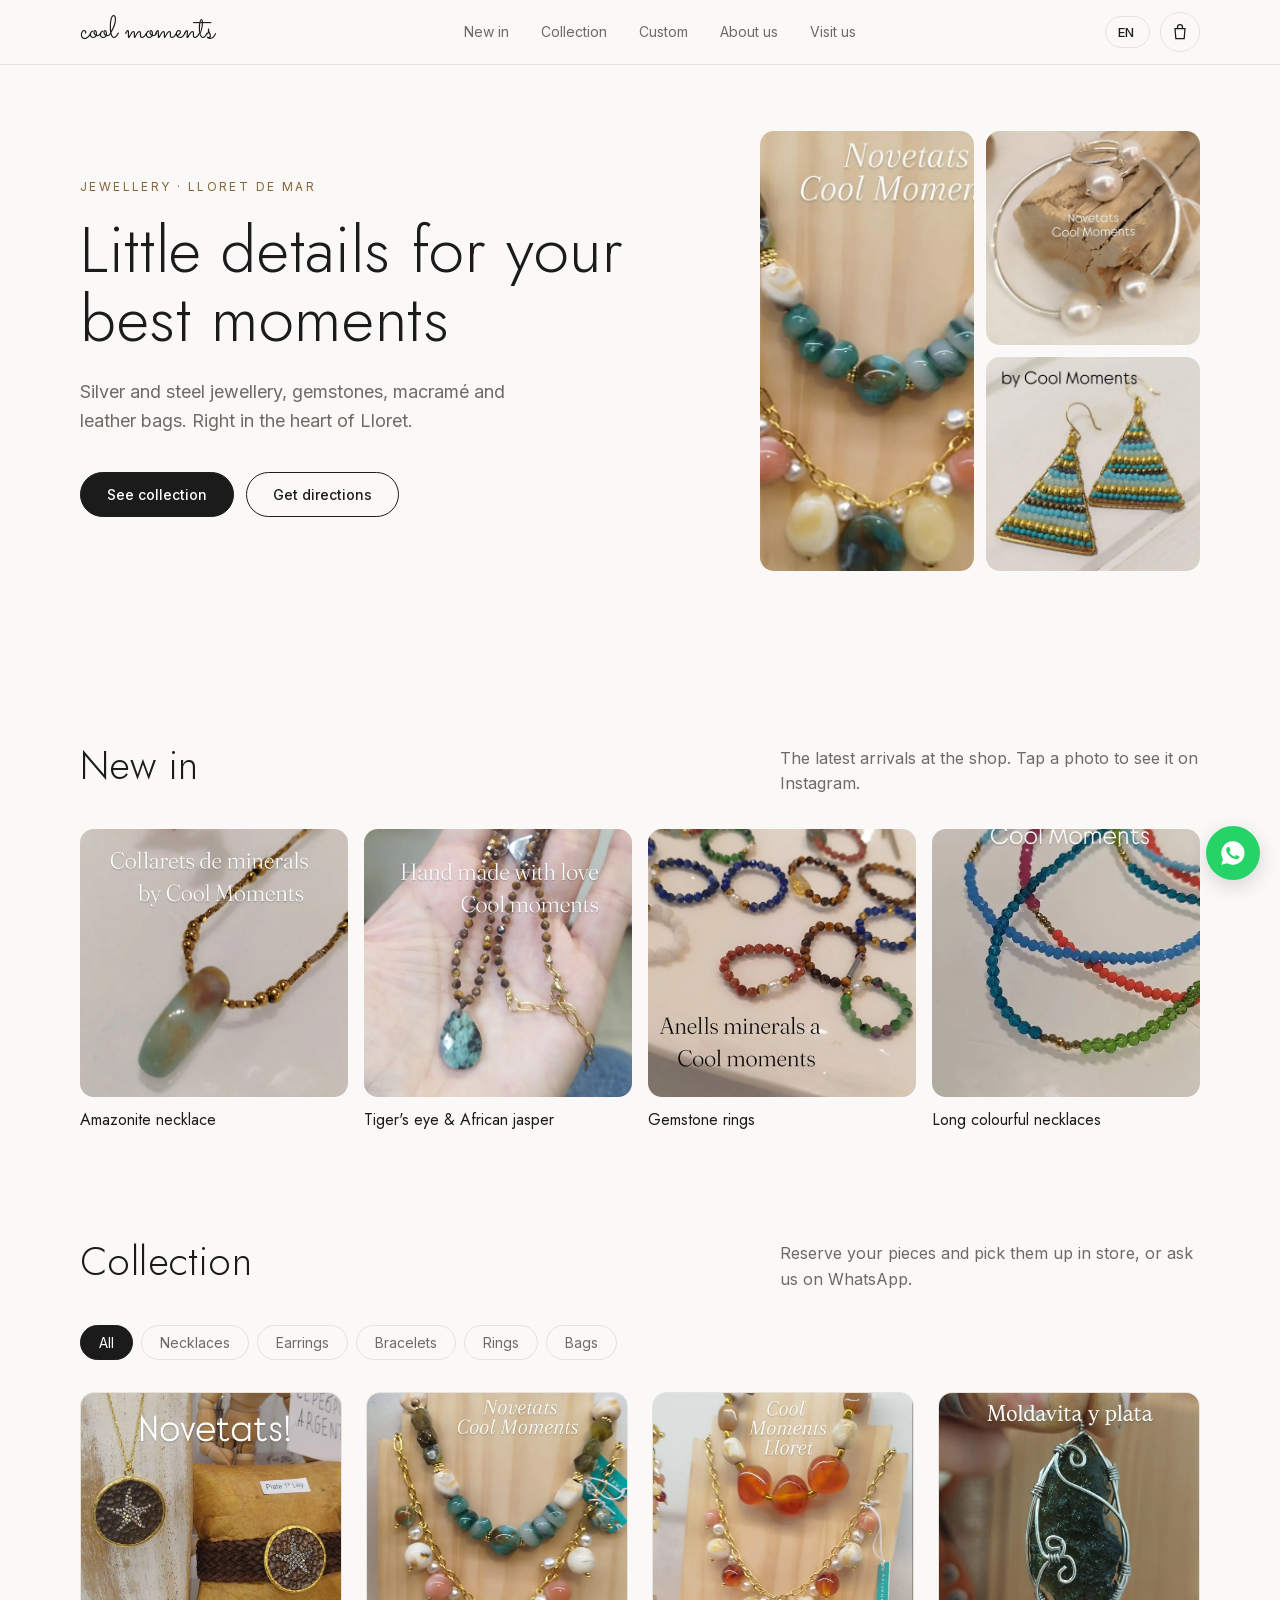
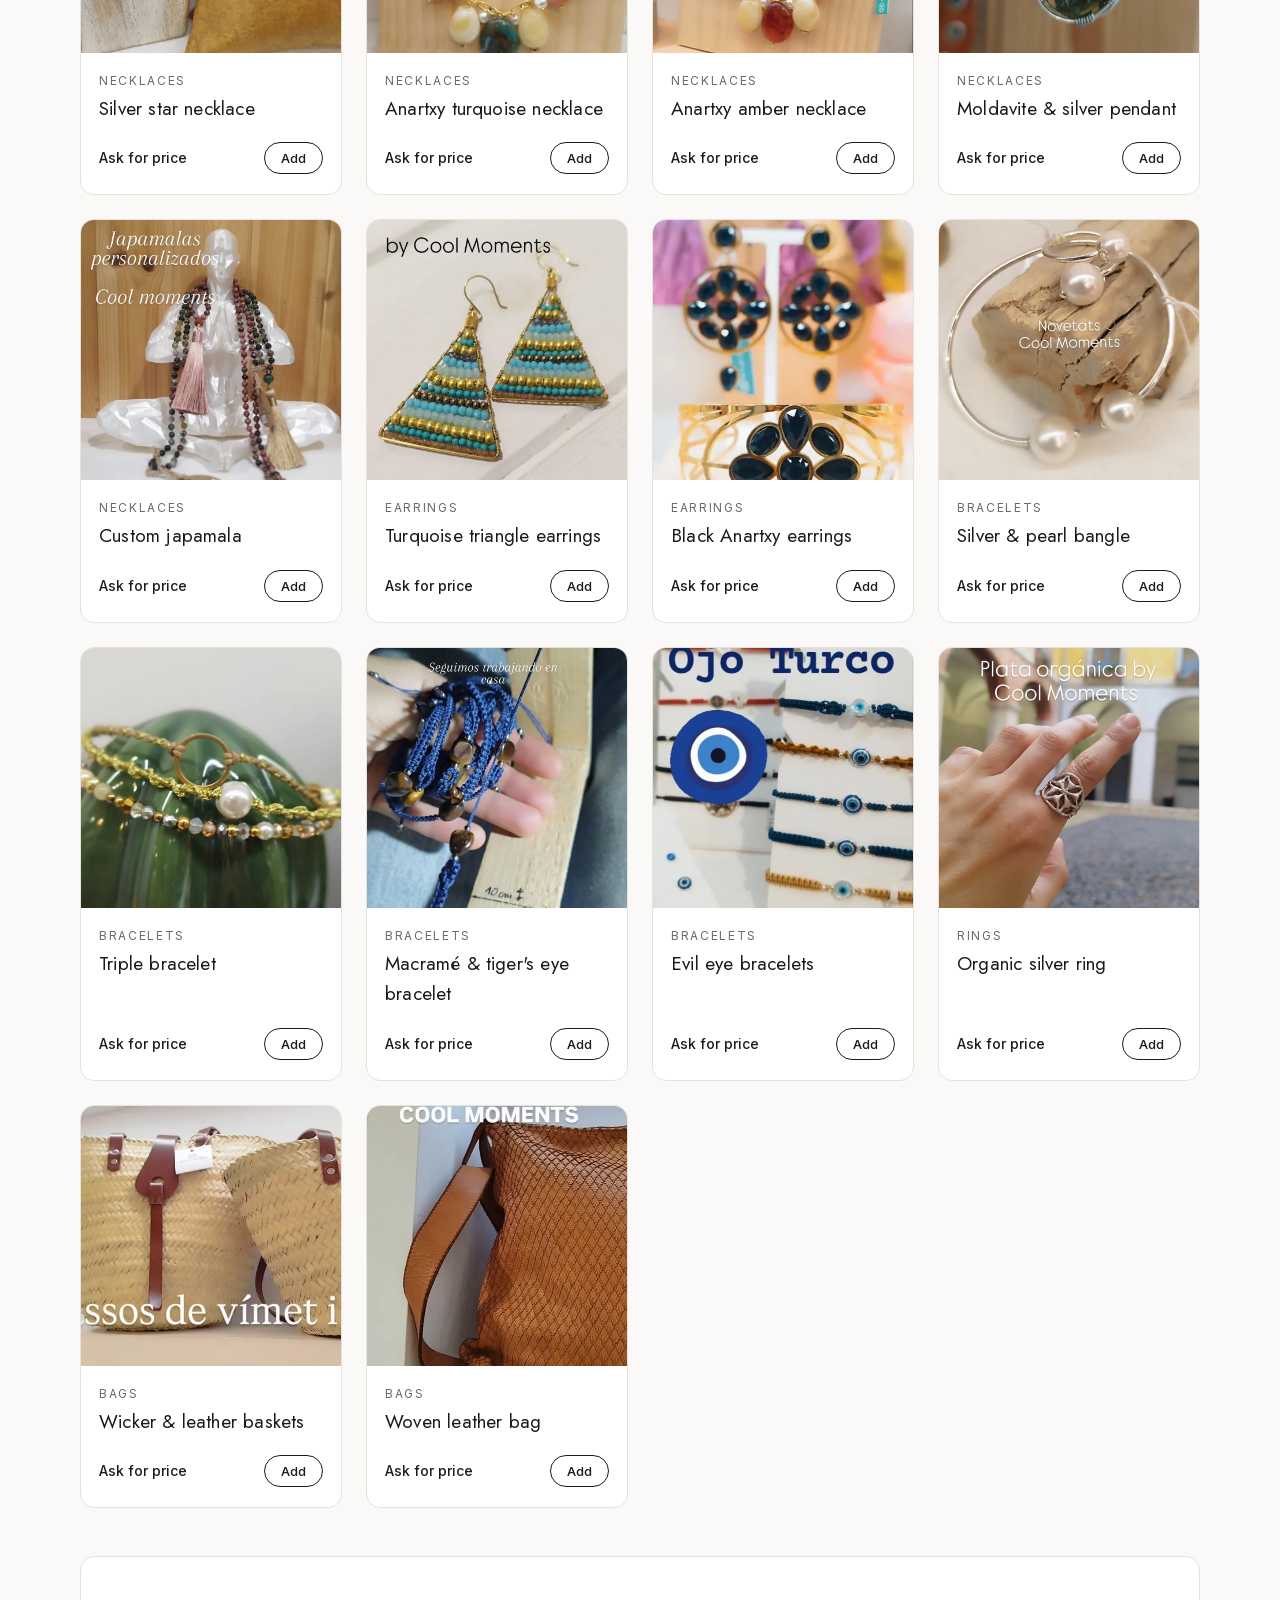
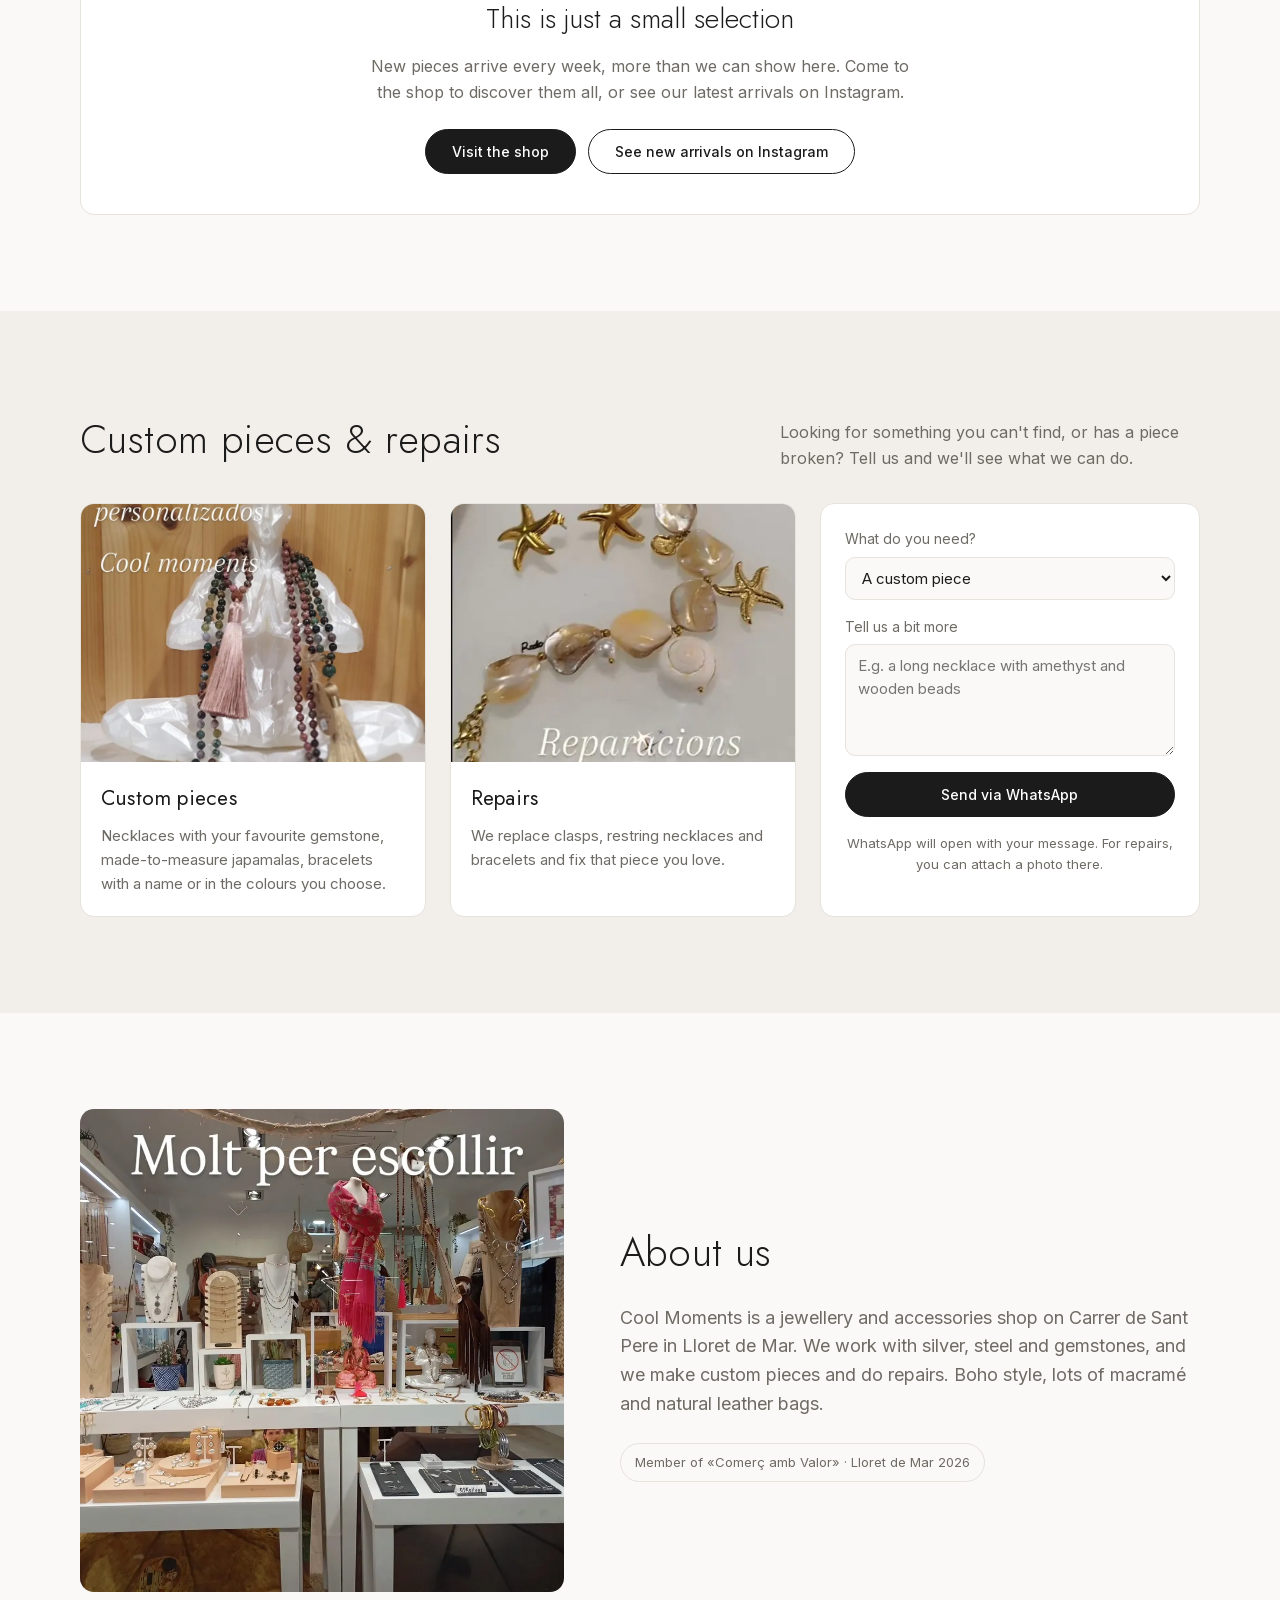
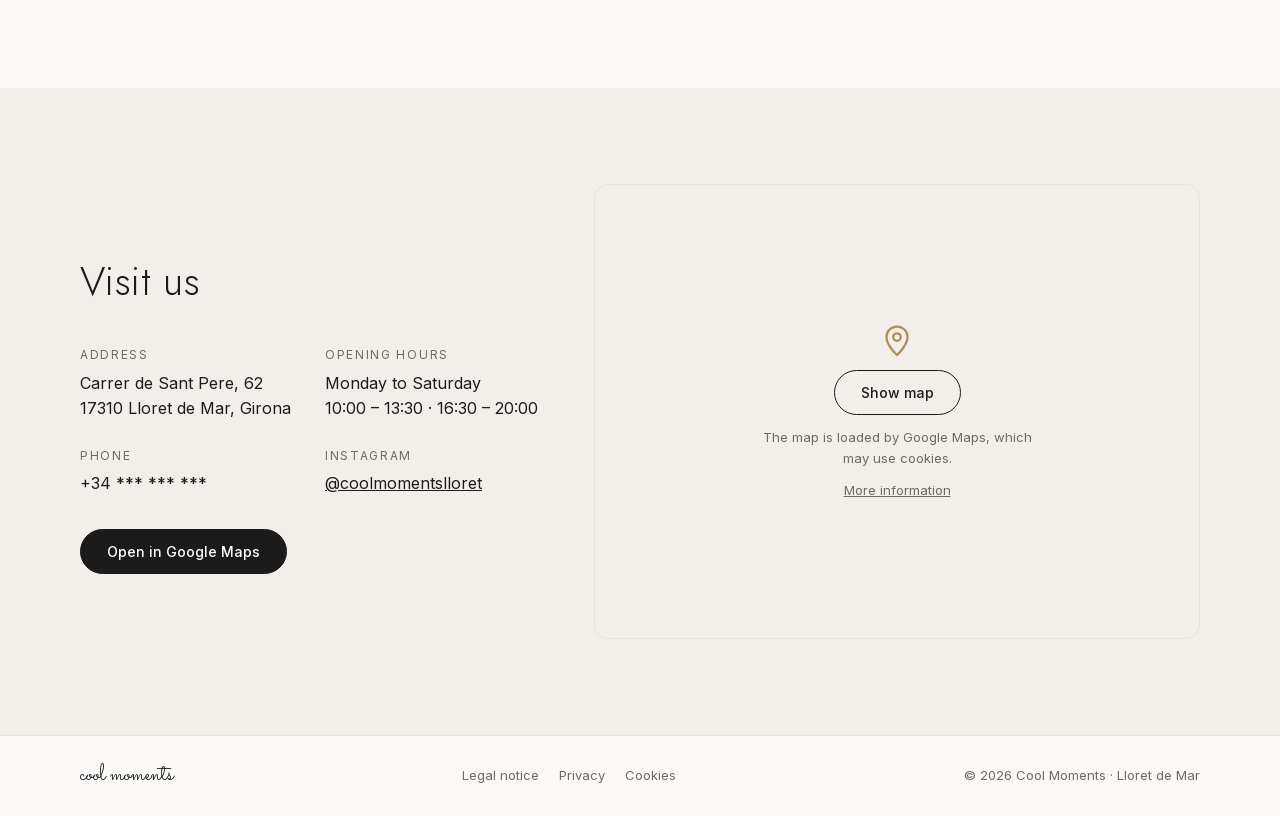
==== commit 2998528f: "Novedades, fotos WebP, accesibilidad, enlaces por idioma y página 404 - Sección de novedades con las" ====
--- a/index.html
+++ b/index.html
@@ -5,7 +5,11 @@
   <meta name="viewport" content="width=device-width, initial-scale=1">
   <title>Cool Moments · Bisutería en Lloret de Mar</title>
   <meta name="description" content="Cool Moments, tienda de bisutería y accesorios en Carrer de Sant Pere 62, Lloret de Mar. Plata, acero, minerales, macramé y bolsos de piel. Encargos personalizados y reparaciones.">
-  <link rel="canonical" href="https://guillebrase.github.io/cool-moments-web/">
+  <link rel="alternate" hreflang="es" href="https://guillebrase.github.io/cool-moments-web/">
+  <link rel="alternate" hreflang="ca" href="https://guillebrase.github.io/cool-moments-web/?lang=ca">
+  <link rel="alternate" hreflang="en" href="https://guillebrase.github.io/cool-moments-web/?lang=en">
+  <link rel="alternate" hreflang="fr" href="https://guillebrase.github.io/cool-moments-web/?lang=fr">
+  <link rel="alternate" hreflang="x-default" href="https://guillebrase.github.io/cool-moments-web/">
   <meta name="theme-color" content="#faf9f7">
 
   <!-- Vista previa al compartir el enlace (WhatsApp, Instagram, Facebook...) -->
@@ -52,6 +56,7 @@
   </script>
 </head>
 <body>
+  <a class="skip" href="#main" data-i18n="a11y.skip">Saltar al contenido</a>
 
   <div class="notice" id="notice" hidden>
     <p class="notice__text" id="noticeText"></p>
@@ -62,6 +67,7 @@
     <div class="wrap header__inner">
       <a href="#inicio" class="logo">cool moments</a>
       <nav class="nav" id="nav">
+        <a href="#novedades" data-i18n="nav.new">Novedades</a>
         <a href="#coleccion" data-i18n="nav.collection">Colección</a>
         <a href="#encargos" data-i18n="nav.custom">Encargos</a>
         <a href="#nosotros" data-i18n="nav.about">Nosotros</a>
@@ -83,7 +89,7 @@
     </div>
   </header>
 
-  <main>
+  <main id="main">
     <section class="hero" id="inicio">
       <div class="wrap hero__inner">
         <p class="eyebrow" data-i18n="hero.eyebrow">Bisutería · Lloret de Mar</p>
@@ -95,9 +101,19 @@
         </div>
       </div>
       <div class="hero__photos" aria-hidden="true">
-        <img src="img/collar-mineral-turquesa.jpg" alt="">
-        <img src="img/pulsera-perlas-plata.jpg" alt="">
-        <img src="img/pendientes-triangulo.jpg" alt="">
+        <img src="img/collar-mineral-turquesa.webp" alt="">
+        <img src="img/pulsera-perlas-plata.webp" alt="">
+        <img src="img/pendientes-triangulo.webp" alt="">
+      </div>
+    </section>
+
+    <section class="section section--tight" id="novedades">
+      <div class="wrap">
+        <div class="section__head">
+          <h2 data-i18n="new.title">Novedades</h2>
+          <p data-i18n="new.text">Lo último que ha llegado a la tienda. Toca una foto para verla en Instagram.</p>
+        </div>
+        <div class="news" id="news"></div>
       </div>
     </section>
 
@@ -107,7 +123,7 @@
           <h2 data-i18n="collection.title">Colección</h2>
           <p data-i18n="collection.text">Reserva tus piezas y recógelas en tienda, o pregúntanos por WhatsApp.</p>
         </div>
-        <div class="filters" id="filters" role="tablist"></div>
+        <div class="filters" id="filters" role="group" aria-label="Filtrar por categoría"></div>
         <div class="grid" id="grid"></div>
         <div class="more">
           <p class="more__title" data-i18n="more.title">Esto es solo una pequeña muestra</p>
@@ -128,14 +144,14 @@
         </div>
         <div class="custom">
           <article class="custom__card">
-            <img src="img/japamala.jpg" alt="" loading="lazy">
+            <img src="img/japamala.webp" alt="" loading="lazy">
             <div>
               <h3 data-i18n="custom.made.title">Piezas personalizadas</h3>
               <p data-i18n="custom.made.text">Collares con tu mineral favorito, japamalas a medida, pulseras con nombre o con los colores que elijas.</p>
             </div>
           </article>
           <article class="custom__card">
-            <img src="img/colgante-moldavita.jpg" alt="" loading="lazy">
+            <img src="img/reparaciones.webp" alt="" loading="lazy">
             <div>
               <h3 data-i18n="custom.repair.title">Reparaciones</h3>
               <p data-i18n="custom.repair.text">Cambiamos cierres, reengarzamos collares y pulseras y arreglamos esa pieza a la que tienes cariño.</p>
@@ -163,10 +179,11 @@
 
     <section class="section" id="nosotros">
       <div class="wrap about">
-        <img class="about__img" src="img/tienda.jpg" alt="Interior de la tienda Cool Moments" loading="lazy">
+        <img class="about__img" src="img/tienda.webp" alt="Interior de la tienda Cool Moments" loading="lazy">
         <div>
           <h2 data-i18n="about.title">Nosotros</h2>
           <p data-i18n="about.text">Cool Moments es una tienda de bisutería y accesorios en la Carrer de Sant Pere de Lloret de Mar. Trabajamos con plata, acero y minerales, y hacemos piezas personalizadas y reparaciones. Estilo boho, mucho macramé y bolsos de piel natural.</p>
+          <p class="badge" data-i18n="about.badge">Comercio adherido a «Comerç amb Valor» · Lloret de Mar 2026</p>
         </div>
       </div>
     </section>
@@ -221,9 +238,9 @@
 
   <!-- Cesta -->
   <div class="overlay" id="overlay" hidden></div>
-  <aside class="cart" id="cart" aria-hidden="true">
+  <aside class="cart" id="cart" aria-hidden="true" role="dialog" aria-modal="true" aria-labelledby="cartTitle">
     <div class="cart__head">
-      <h3 data-i18n="cart.title">Tu cesta</h3>
+      <h3 id="cartTitle" data-i18n="cart.title">Tu cesta</h3>
       <button class="icon-btn" id="cartClose" aria-label="Cerrar">✕</button>
     </div>
     <ul class="cart__list" id="cartList"></ul>
--- a/styles.css
+++ b/styles.css
@@ -6,6 +6,7 @@
   --muted: #6e6a64;
   --line: #e6e2dc;
   --accent: #b08d57;
+  --accent-text: #85663a; /* dorado más oscuro para textos (contraste AA) */
   --wa: #25d366;
   --radius: 14px;
   --head-font: "Jost", system-ui, sans-serif;
@@ -24,6 +25,13 @@
 img, svg, iframe { display: block; max-width: 100%; }
 a { color: inherit; }
 h1, h2, h3 { font-family: var(--head-font); font-weight: 400; margin: 0; letter-spacing: .01em; }
+.skip { position: absolute; left: 16px; top: -60px; z-index: 100; background: var(--ink); color: #fff; padding: 10px 16px; border-radius: 8px; text-decoration: none; }
+.skip:focus { top: 12px; }
+:focus-visible { outline: 2px solid var(--accent-text); outline-offset: 2px; }
+@media (prefers-reduced-motion: reduce) {
+  html { scroll-behavior: auto; }
+  *, *::before, *::after { transition: none !important; animation: none !important; }
+}
 .sr-only { position: absolute; width: 1px; height: 1px; overflow: hidden; clip: rect(0 0 0 0); }
 .wrap { width: min(1120px, 100% - 32px); margin-inline: auto; }
 
@@ -60,7 +68,7 @@
 /* Hero */
 .hero { position: relative; overflow: hidden; padding: 112px 0 120px; }
 .hero__inner { position: relative; z-index: 1; max-width: min(560px, 52vw); margin-left: max(16px, (100% - 1120px) / 2); }
-.eyebrow { text-transform: uppercase; letter-spacing: .2em; font-size: 12px; color: var(--accent); margin: 0 0 20px; }
+.eyebrow { text-transform: uppercase; letter-spacing: .2em; font-size: 12px; color: var(--accent-text); margin: 0 0 20px; }
 .hero__title { font-size: clamp(36px, 6vw, 64px); line-height: 1.08; font-weight: 300; }
 .hero__text { color: var(--muted); font-size: 18px; max-width: 480px; margin: 24px 0 36px; }
 .hero__actions { display: flex; flex-wrap: wrap; gap: 12px; }
@@ -91,13 +99,22 @@
 .section h2 { font-size: clamp(28px, 4vw, 40px); font-weight: 300; }
 .section__head p { color: var(--muted); margin: 0; max-width: 420px; }
 
+/* News */
+.section--tight { padding-bottom: 0; }
+.news { display: grid; grid-template-columns: repeat(4, 1fr); gap: 16px; }
+.news__item { display: block; text-decoration: none; }
+.news__item img { width: 100%; aspect-ratio: 1; object-fit: cover; border-radius: var(--radius); transition: opacity .2s; }
+.news__item:hover img { opacity: .85; }
+.news__item span { display: block; margin-top: 10px; font-family: var(--head-font); font-size: 16px; }
+.badge { display: inline-block; margin-top: 24px !important; padding: 8px 14px; border: 1px solid var(--line); border-radius: 999px; font-size: 13px !important; color: var(--muted); }
+
 /* Filters */
 .filters { display: flex; gap: 8px; flex-wrap: wrap; margin-bottom: 32px; }
 .filter {
   border: 1px solid var(--line); background: transparent; border-radius: 999px;
   padding: 8px 18px; font: 14px var(--body-font); color: var(--muted); cursor: pointer;
 }
-.filter[aria-selected="true"] { background: var(--ink); color: #fff; border-color: var(--ink); }
+.filter[aria-pressed="true"] { background: var(--ink); color: #fff; border-color: var(--ink); }
 
 /* Products */
 .grid { display: grid; grid-template-columns: repeat(auto-fill, minmax(240px, 1fr)); gap: 24px; }
@@ -220,6 +237,8 @@
   .hero__photos { display: none; }
   .about { grid-template-columns: 1fr; gap: 28px; }
   .custom { grid-template-columns: 1fr; }
+  .news { grid-template-columns: repeat(4, 70%); overflow-x: auto; scroll-snap-type: x mandatory; padding-bottom: 8px; }
+  .news__item { scroll-snap-align: start; }
   .custom__card { flex-direction: row; }
   .custom__card img { width: 120px; aspect-ratio: 1; flex-shrink: 0; }
   .custom__card div { padding: 14px 16px; }
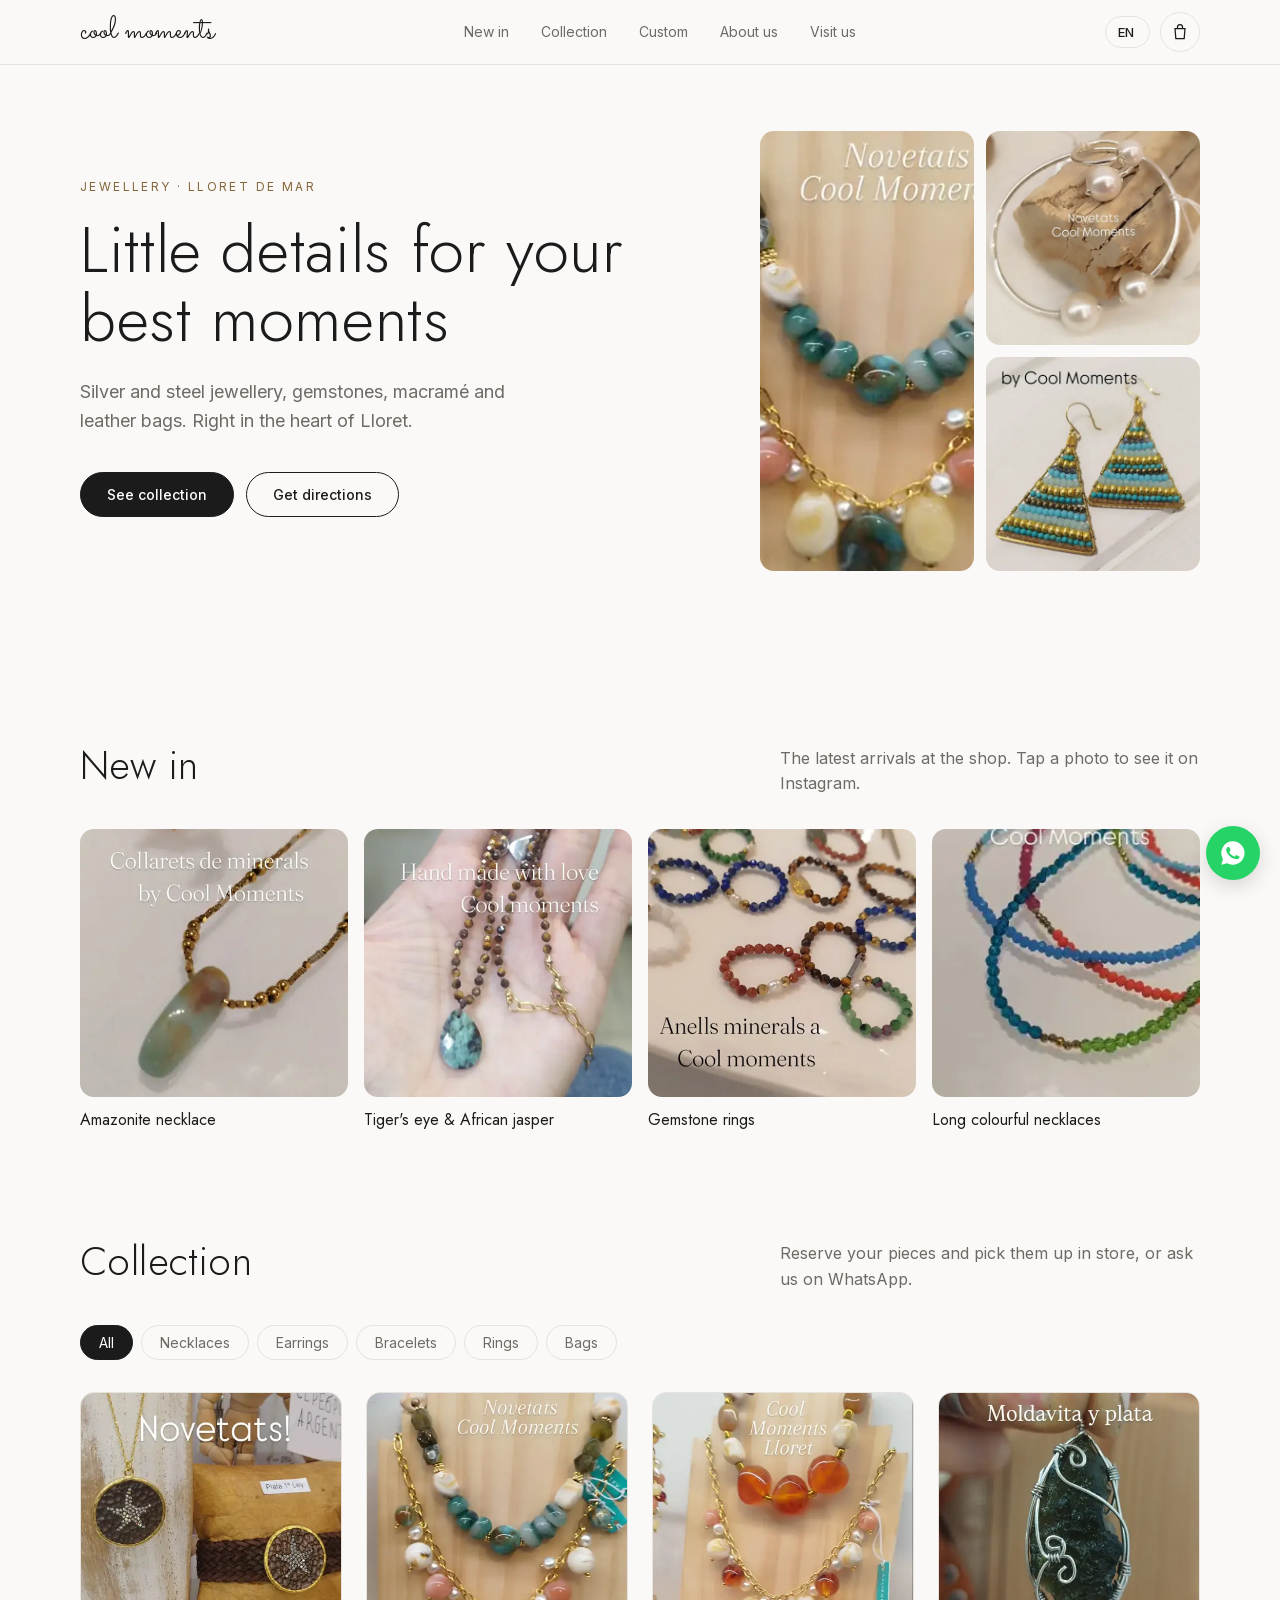
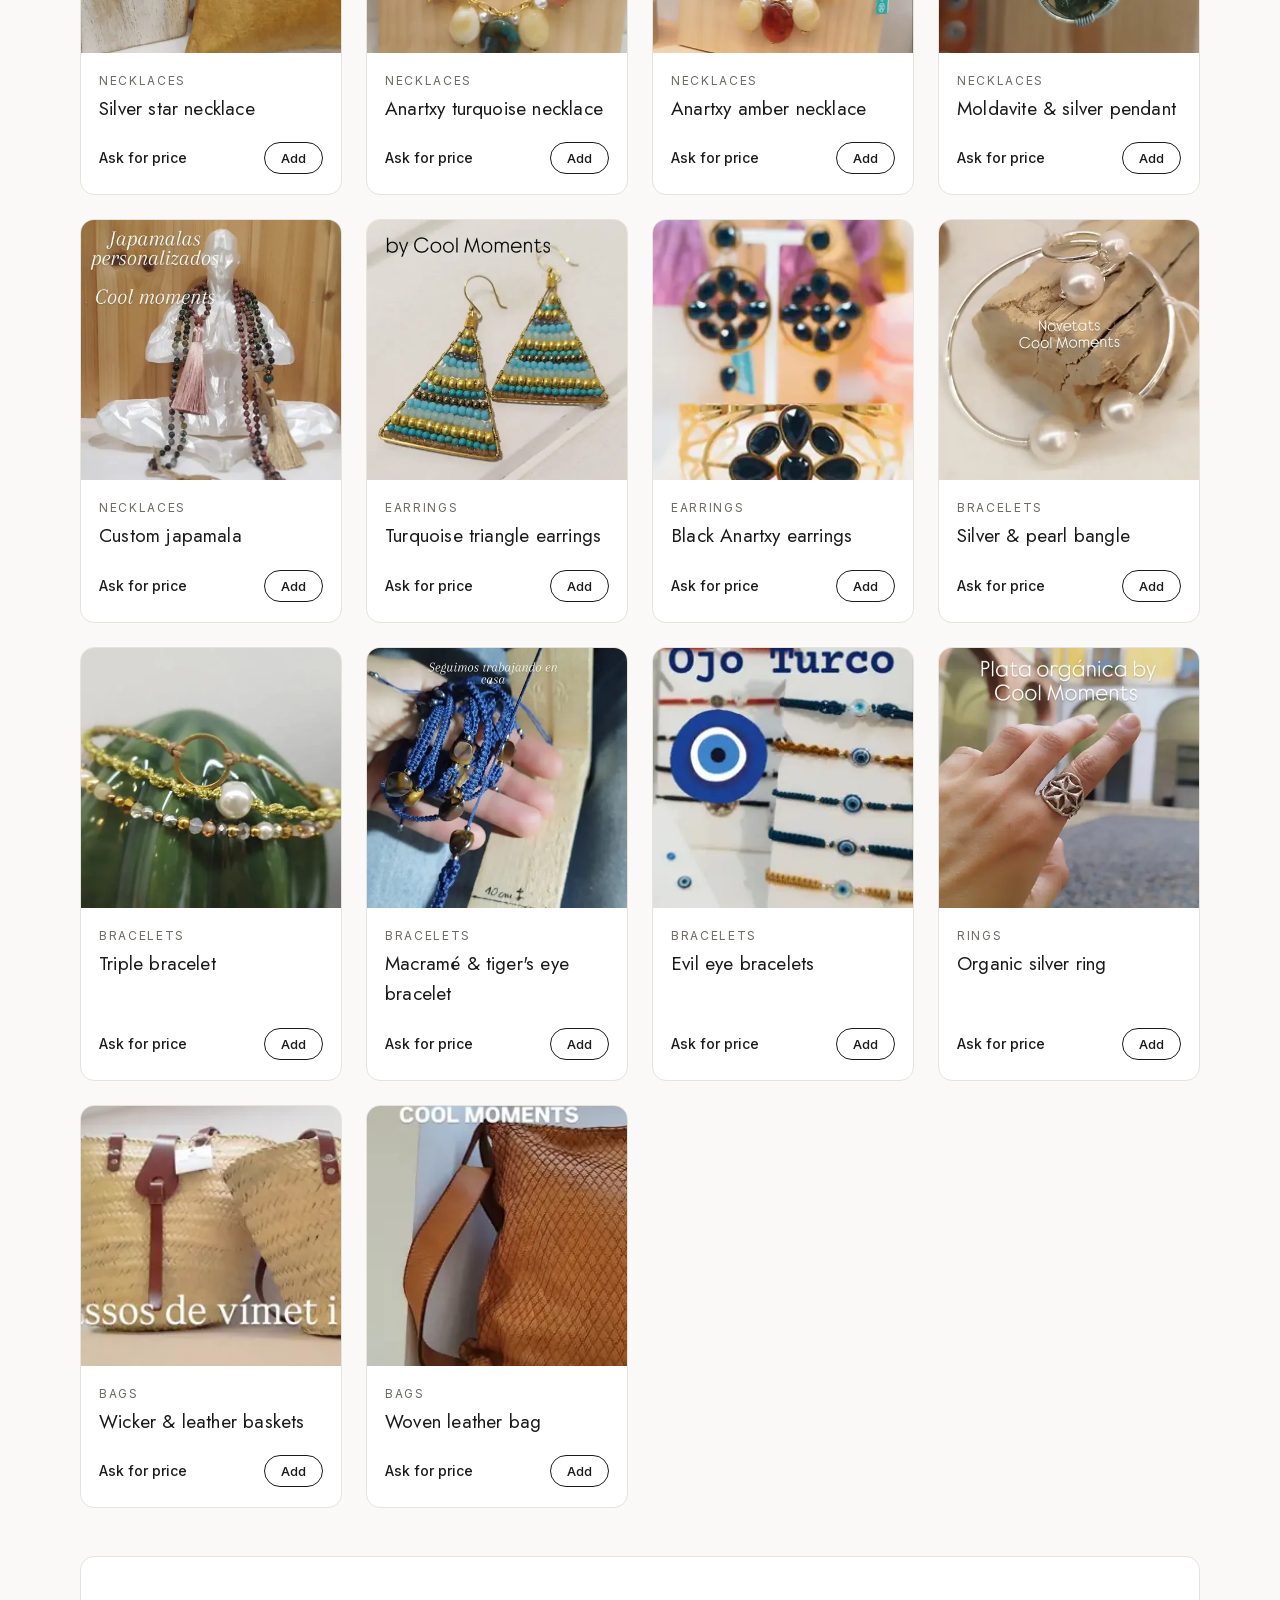
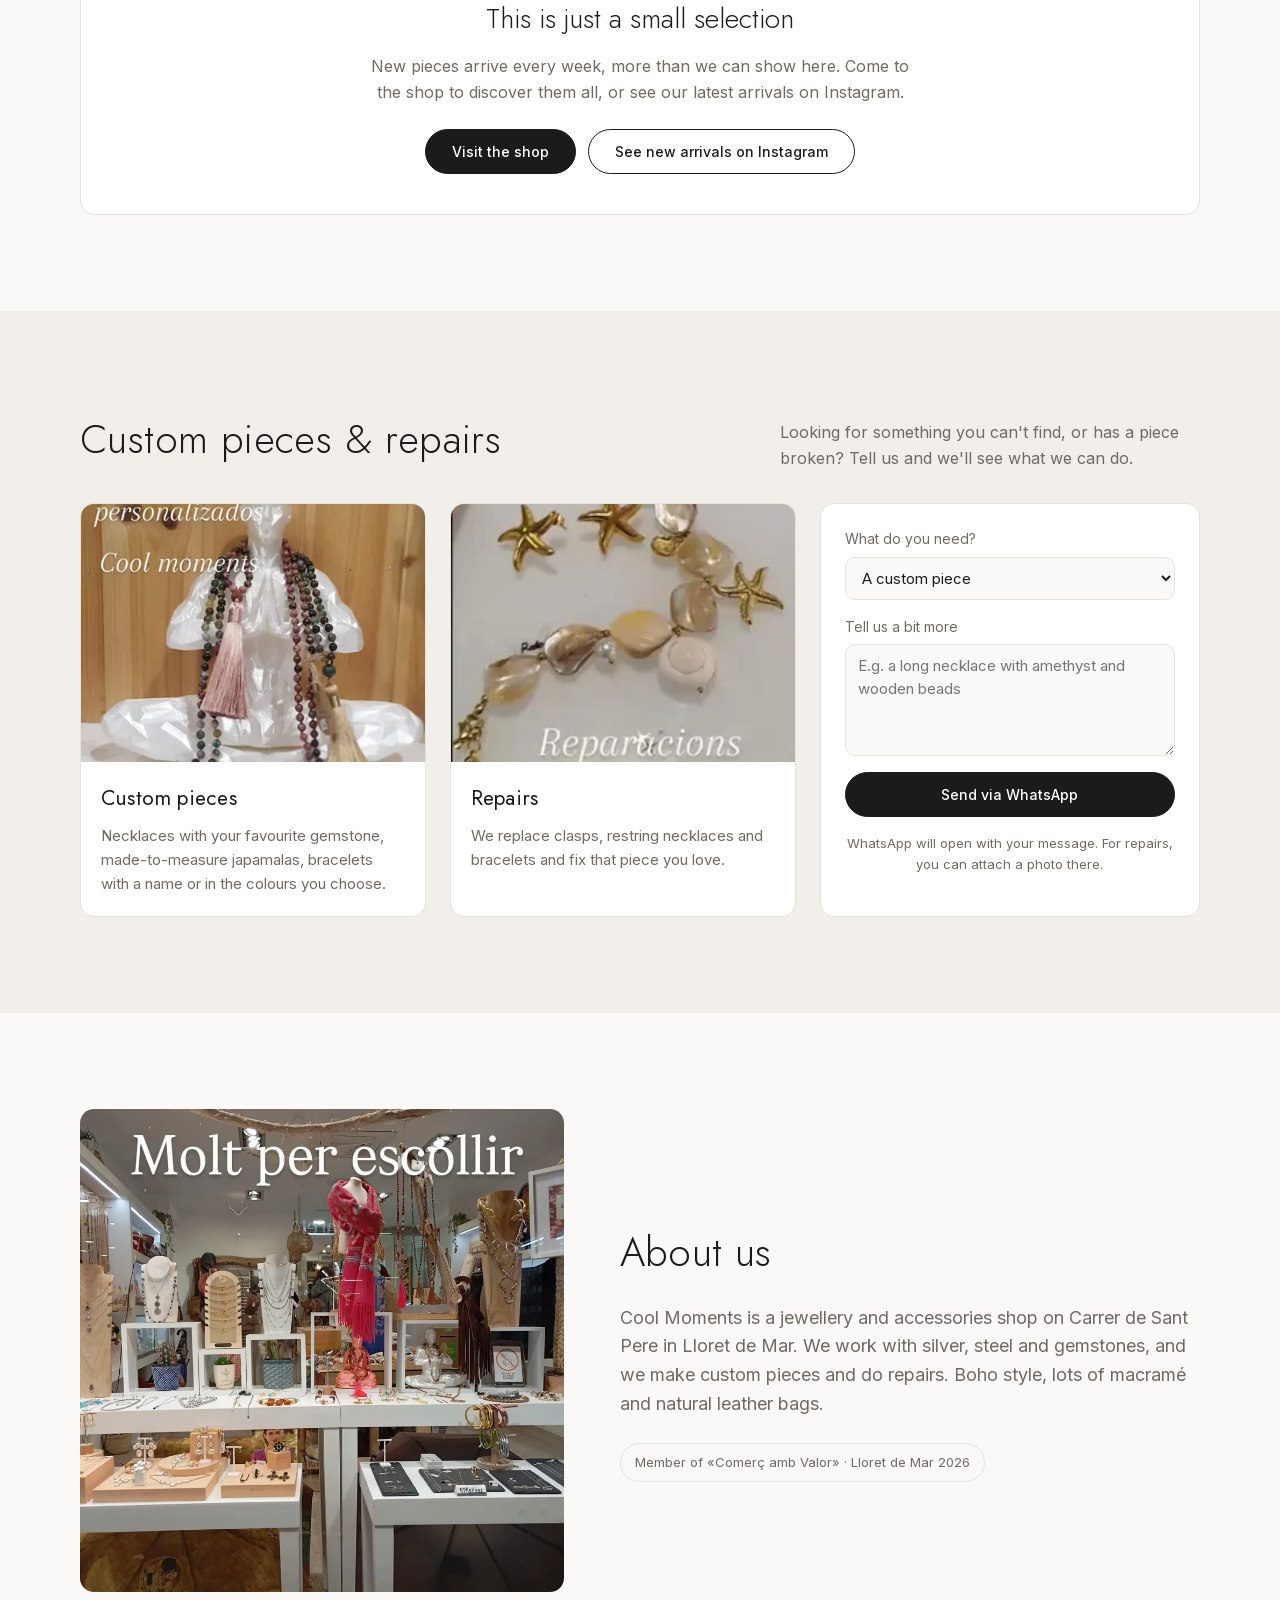
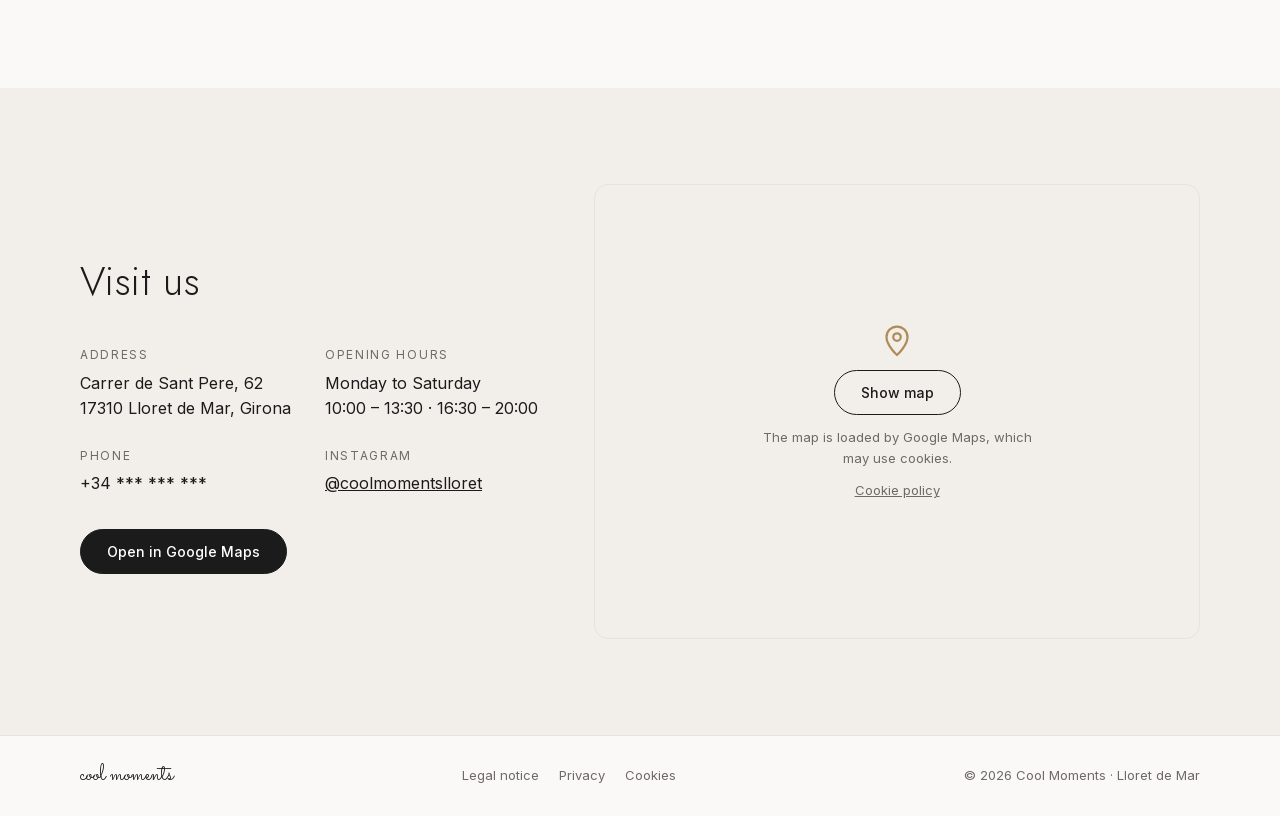
==== commit 97de1919: "Catálogo desde Google Sheets, legales en catalán e inglés y mejoras de velocidad - Carga opcional de" ====
--- a/index.html
+++ b/index.html
@@ -26,7 +26,7 @@
 
   <link rel="icon" href="favicon.png" type="image/png">
   <link rel="apple-touch-icon" href="apple-touch-icon.png">
-  <link rel="stylesheet" href="fonts.css">
+  <link rel="preload" href="fonts/jost-300-latin.woff2" as="font" type="font/woff2" crossorigin>
   <link rel="stylesheet" href="styles.css">
 
   <!-- Datos de la tienda para Google -->
@@ -101,9 +101,9 @@
         </div>
       </div>
       <div class="hero__photos" aria-hidden="true">
-        <img src="img/collar-mineral-turquesa.webp" alt="">
-        <img src="img/pulsera-perlas-plata.webp" alt="">
-        <img src="img/pendientes-triangulo.webp" alt="">
+        <img src="img/collar-mineral-turquesa-sm.webp" alt="" loading="lazy">
+        <img src="img/pulsera-perlas-plata-sm.webp" alt="" loading="lazy">
+        <img src="img/pendientes-triangulo-sm.webp" alt="" loading="lazy">
       </div>
     </section>
 
@@ -144,14 +144,14 @@
         </div>
         <div class="custom">
           <article class="custom__card">
-            <img src="img/japamala.webp" alt="" loading="lazy">
+            <img src="img/japamala-sm.webp" srcset="img/japamala-sm.webp 450w, img/japamala.webp 900w" sizes="(max-width: 820px) 120px, 300px" alt="" loading="lazy">
             <div>
               <h3 data-i18n="custom.made.title">Piezas personalizadas</h3>
               <p data-i18n="custom.made.text">Collares con tu mineral favorito, japamalas a medida, pulseras con nombre o con los colores que elijas.</p>
             </div>
           </article>
           <article class="custom__card">
-            <img src="img/reparaciones.webp" alt="" loading="lazy">
+            <img src="img/reparaciones-sm.webp" srcset="img/reparaciones-sm.webp 450w, img/reparaciones.webp 900w" sizes="(max-width: 820px) 120px, 300px" alt="" loading="lazy">
             <div>
               <h3 data-i18n="custom.repair.title">Reparaciones</h3>
               <p data-i18n="custom.repair.text">Cambiamos cierres, reengarzamos collares y pulseras y arreglamos esa pieza a la que tienes cariño.</p>
@@ -179,7 +179,7 @@
 
     <section class="section" id="nosotros">
       <div class="wrap about">
-        <img class="about__img" src="img/tienda.webp" alt="Interior de la tienda Cool Moments" loading="lazy">
+        <img class="about__img" src="img/tienda.webp" srcset="img/tienda-sm.webp 450w, img/tienda.webp 900w" sizes="(max-width: 820px) 100vw, 500px" alt="Interior de la tienda Cool Moments" loading="lazy">
         <div>
           <h2 data-i18n="about.title">Nosotros</h2>
           <p data-i18n="about.text">Cool Moments es una tienda de bisutería y accesorios en la Carrer de Sant Pere de Lloret de Mar. Trabajamos con plata, acero y minerales, y hacemos piezas personalizadas y reparaciones. Estilo boho, mucho macramé y bolsos de piel natural.</p>
@@ -217,7 +217,7 @@
             <svg viewBox="0 0 24 24" aria-hidden="true"><path d="M12 22s7-6.2 7-12a7 7 0 0 0-14 0c0 5.8 7 12 7 12Z"/><circle cx="12" cy="10" r="2.5"/></svg>
             <button class="btn btn--ghost" id="mapLoad" type="button" data-i18n="map.load">Ver mapa</button>
             <p data-i18n="map.note">El mapa lo carga Google Maps, que puede usar cookies.</p>
-            <a href="cookies.html" data-i18n="map.more">Más información</a>
+            <a href="cookies.html" id="lnMapMore" data-i18n="map.more">Política de cookies</a>
           </div>
         </div>
       </div>
@@ -228,9 +228,9 @@
     <div class="wrap footer__inner">
       <span class="logo logo--small">cool moments</span>
       <nav class="footer__legal">
-        <a href="aviso-legal.html" data-i18n="legal.notice">Aviso legal</a>
-        <a href="privacidad.html" data-i18n="legal.privacy">Privacidad</a>
-        <a href="cookies.html" data-i18n="legal.cookies">Cookies</a>
+        <a href="aviso-legal.html" id="lnNotice" data-i18n="legal.notice">Aviso legal</a>
+        <a href="privacidad.html" id="lnPrivacy" data-i18n="legal.privacy">Privacidad</a>
+        <a href="cookies.html" id="lnCookies" data-i18n="legal.cookies">Cookies</a>
       </nav>
       <span>© <span id="year"></span> Cool Moments · Lloret de Mar</span>
     </div>
--- a/styles.css
+++ b/styles.css
@@ -1,3 +1,113 @@
+/* Fuentes alojadas en la propia web (sin conexión a Google Fonts). Licencia SIL Open Font License. */
+/* Inter 400 latin-ext */
+@font-face {
+  font-family: 'Inter';
+  font-style: normal;
+  font-weight: 400;
+  font-display: swap;
+  src: url(fonts/inter-400-latin-ext.woff2) format('woff2');
+  unicode-range: U+0100-02BA, U+02BD-02C5, U+02C7-02CC, U+02CE-02D7, U+02DD-02FF, U+0304, U+0308, U+0329, U+1D00-1DBF, U+1E00-1E9F, U+1EF2-1EFF, U+2020, U+20A0-20AB, U+20AD-20C4, U+2113, U+2C60-2C7F, U+A720-A7FF;
+}
+/* Inter 400 latin */
+@font-face {
+  font-family: 'Inter';
+  font-style: normal;
+  font-weight: 400;
+  font-display: swap;
+  src: url(fonts/inter-400-latin.woff2) format('woff2');
+  unicode-range: U+0000-00FF, U+0131, U+0152-0153, U+02BB-02BC, U+02C6, U+02DA, U+02DC, U+0304, U+0308, U+0329, U+2000-206F, U+20AC, U+2122, U+2191, U+2193, U+2212, U+2215, U+FEFF, U+FFFD;
+}
+/* Inter 500 latin-ext */
+@font-face {
+  font-family: 'Inter';
+  font-style: normal;
+  font-weight: 500;
+  font-display: swap;
+  src: url(fonts/inter-500-latin-ext.woff2) format('woff2');
+  unicode-range: U+0100-02BA, U+02BD-02C5, U+02C7-02CC, U+02CE-02D7, U+02DD-02FF, U+0304, U+0308, U+0329, U+1D00-1DBF, U+1E00-1E9F, U+1EF2-1EFF, U+2020, U+20A0-20AB, U+20AD-20C4, U+2113, U+2C60-2C7F, U+A720-A7FF;
+}
+/* Inter 500 latin */
+@font-face {
+  font-family: 'Inter';
+  font-style: normal;
+  font-weight: 500;
+  font-display: swap;
+  src: url(fonts/inter-500-latin.woff2) format('woff2');
+  unicode-range: U+0000-00FF, U+0131, U+0152-0153, U+02BB-02BC, U+02C6, U+02DA, U+02DC, U+0304, U+0308, U+0329, U+2000-206F, U+20AC, U+2122, U+2191, U+2193, U+2212, U+2215, U+FEFF, U+FFFD;
+}
+/* Jost 300 latin-ext */
+@font-face {
+  font-family: 'Jost';
+  font-style: normal;
+  font-weight: 300;
+  font-display: swap;
+  src: url(fonts/jost-300-latin-ext.woff2) format('woff2');
+  unicode-range: U+0100-02BA, U+02BD-02C5, U+02C7-02CC, U+02CE-02D7, U+02DD-02FF, U+0304, U+0308, U+0329, U+1D00-1DBF, U+1E00-1E9F, U+1EF2-1EFF, U+2020, U+20A0-20AB, U+20AD-20C4, U+2113, U+2C60-2C7F, U+A720-A7FF;
+}
+/* Jost 300 latin */
+@font-face {
+  font-family: 'Jost';
+  font-style: normal;
+  font-weight: 300;
+  font-display: swap;
+  src: url(fonts/jost-300-latin.woff2) format('woff2');
+  unicode-range: U+0000-00FF, U+0131, U+0152-0153, U+02BB-02BC, U+02C6, U+02DA, U+02DC, U+0304, U+0308, U+0329, U+2000-206F, U+20AC, U+2122, U+2191, U+2193, U+2212, U+2215, U+FEFF, U+FFFD;
+}
+/* Jost 400 latin-ext */
+@font-face {
+  font-family: 'Jost';
+  font-style: normal;
+  font-weight: 400;
+  font-display: swap;
+  src: url(fonts/jost-400-latin-ext.woff2) format('woff2');
+  unicode-range: U+0100-02BA, U+02BD-02C5, U+02C7-02CC, U+02CE-02D7, U+02DD-02FF, U+0304, U+0308, U+0329, U+1D00-1DBF, U+1E00-1E9F, U+1EF2-1EFF, U+2020, U+20A0-20AB, U+20AD-20C4, U+2113, U+2C60-2C7F, U+A720-A7FF;
+}
+/* Jost 400 latin */
+@font-face {
+  font-family: 'Jost';
+  font-style: normal;
+  font-weight: 400;
+  font-display: swap;
+  src: url(fonts/jost-400-latin.woff2) format('woff2');
+  unicode-range: U+0000-00FF, U+0131, U+0152-0153, U+02BB-02BC, U+02C6, U+02DA, U+02DC, U+0304, U+0308, U+0329, U+2000-206F, U+20AC, U+2122, U+2191, U+2193, U+2212, U+2215, U+FEFF, U+FFFD;
+}
+/* Jost 500 latin-ext */
+@font-face {
+  font-family: 'Jost';
+  font-style: normal;
+  font-weight: 500;
+  font-display: swap;
+  src: url(fonts/jost-500-latin-ext.woff2) format('woff2');
+  unicode-range: U+0100-02BA, U+02BD-02C5, U+02C7-02CC, U+02CE-02D7, U+02DD-02FF, U+0304, U+0308, U+0329, U+1D00-1DBF, U+1E00-1E9F, U+1EF2-1EFF, U+2020, U+20A0-20AB, U+20AD-20C4, U+2113, U+2C60-2C7F, U+A720-A7FF;
+}
+/* Jost 500 latin */
+@font-face {
+  font-family: 'Jost';
+  font-style: normal;
+  font-weight: 500;
+  font-display: swap;
+  src: url(fonts/jost-500-latin.woff2) format('woff2');
+  unicode-range: U+0000-00FF, U+0131, U+0152-0153, U+02BB-02BC, U+02C6, U+02DA, U+02DC, U+0304, U+0308, U+0329, U+2000-206F, U+20AC, U+2122, U+2191, U+2193, U+2212, U+2215, U+FEFF, U+FFFD;
+}
+/* Sacramento 400 latin-ext */
+@font-face {
+  font-family: 'Sacramento';
+  font-style: normal;
+  font-weight: 400;
+  font-display: swap;
+  src: url(fonts/sacramento-400-latin-ext.woff2) format('woff2');
+  unicode-range: U+0100-02BA, U+02BD-02C5, U+02C7-02CC, U+02CE-02D7, U+02DD-02FF, U+0304, U+0308, U+0329, U+1D00-1DBF, U+1E00-1E9F, U+1EF2-1EFF, U+2020, U+20A0-20AB, U+20AD-20C4, U+2113, U+2C60-2C7F, U+A720-A7FF;
+}
+/* Sacramento 400 latin */
+@font-face {
+  font-family: 'Sacramento';
+  font-style: normal;
+  font-weight: 400;
+  font-display: swap;
+  src: url(fonts/sacramento-400-latin.woff2) format('woff2');
+  unicode-range: U+0000-00FF, U+0131, U+0152-0153, U+02BB-02BC, U+02C6, U+02DA, U+02DC, U+0304, U+0308, U+0329, U+2000-206F, U+20AC, U+2122, U+2191, U+2193, U+2212, U+2215, U+FEFF, U+FFFD;
+}
+
 :root {
   --bg: #faf9f7;
   --bg-alt: #f2efea;
@@ -226,6 +336,8 @@
 .legal .updated { color: var(--muted); font-size: 14px; margin-top: 0; }
 .legal table { width: 100%; border-collapse: collapse; font-size: 14px; margin: 12px 0; }
 .legal th, .legal td { text-align: left; border-bottom: 1px solid var(--line); padding: 10px 8px; vertical-align: top; }
+.legal__langs { margin: 0; font-size: 13px; color: var(--muted); }
+.legal__langs a { color: var(--muted); }
 .legal .back { display: inline-block; margin-bottom: 32px; color: var(--muted); font-size: 14px; }
 .pending { background: #fff3c4; padding: 0 4px; border-radius: 4px; }
 
